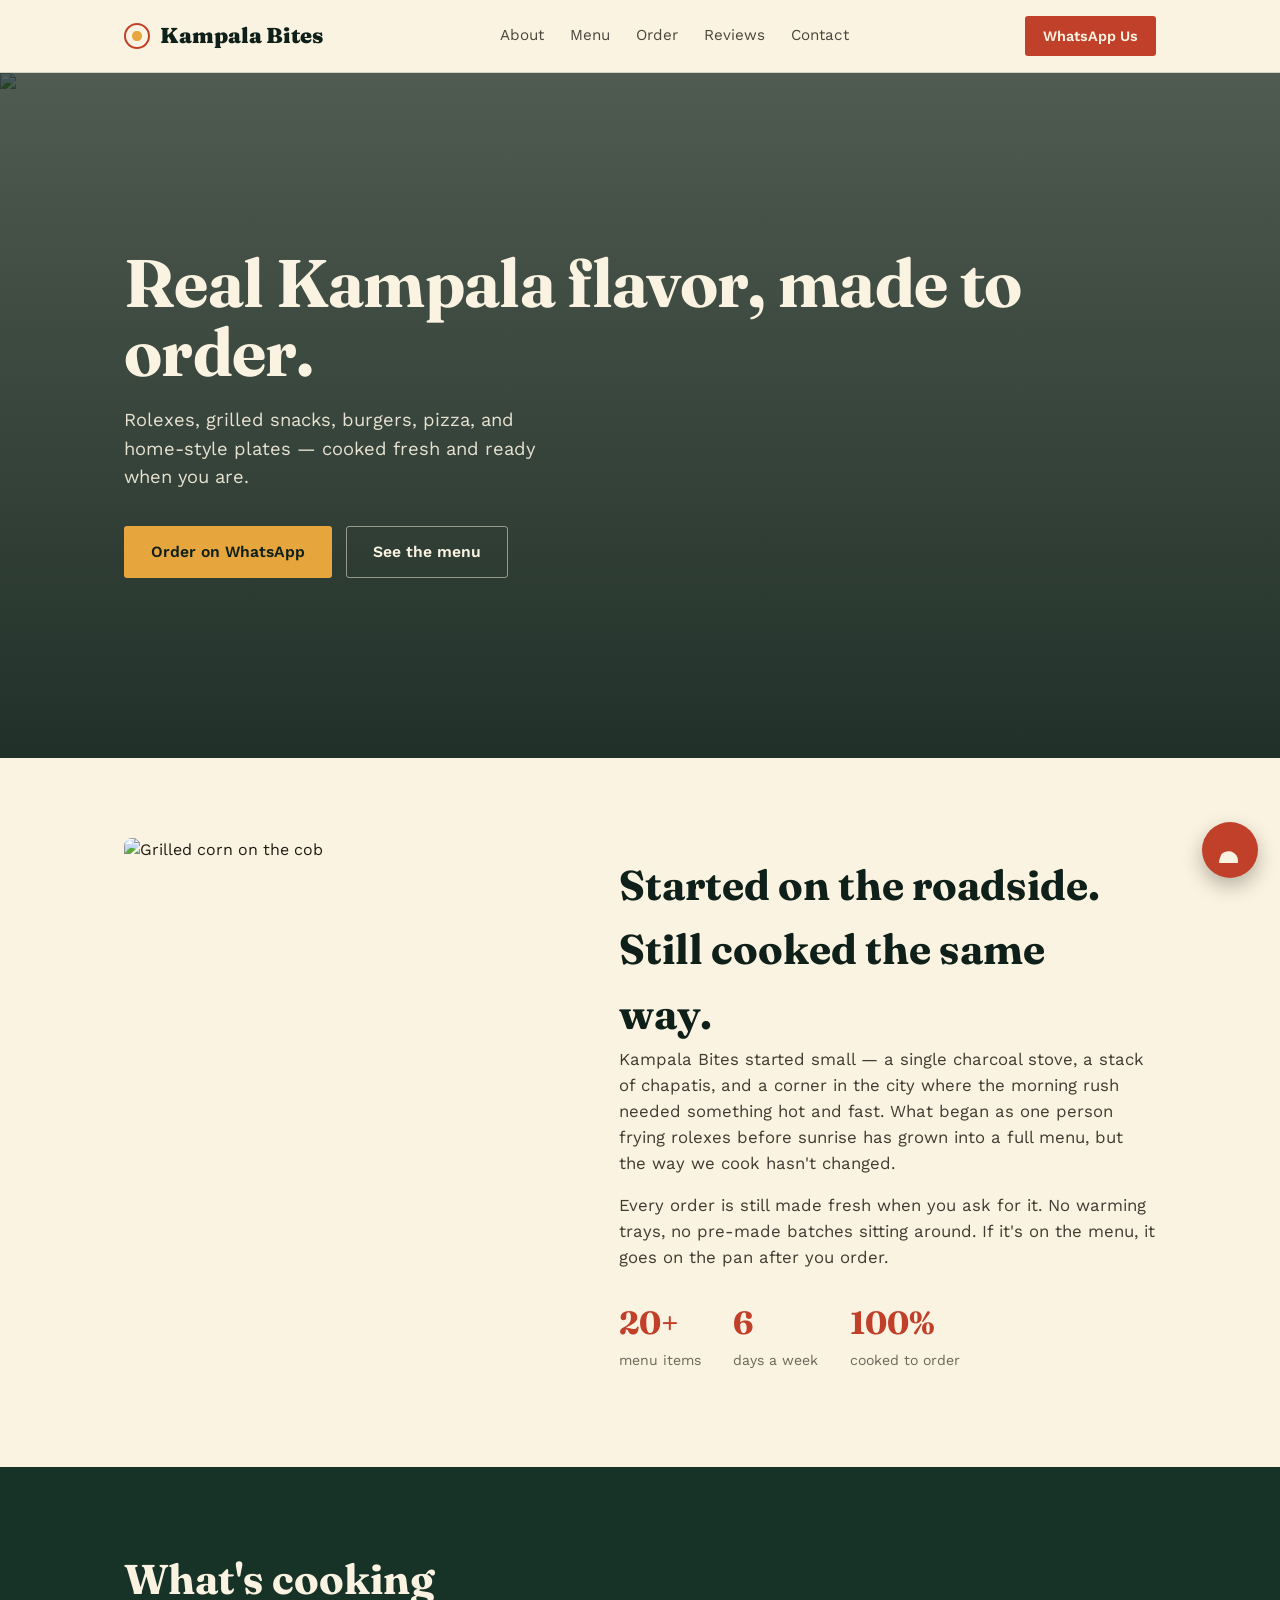
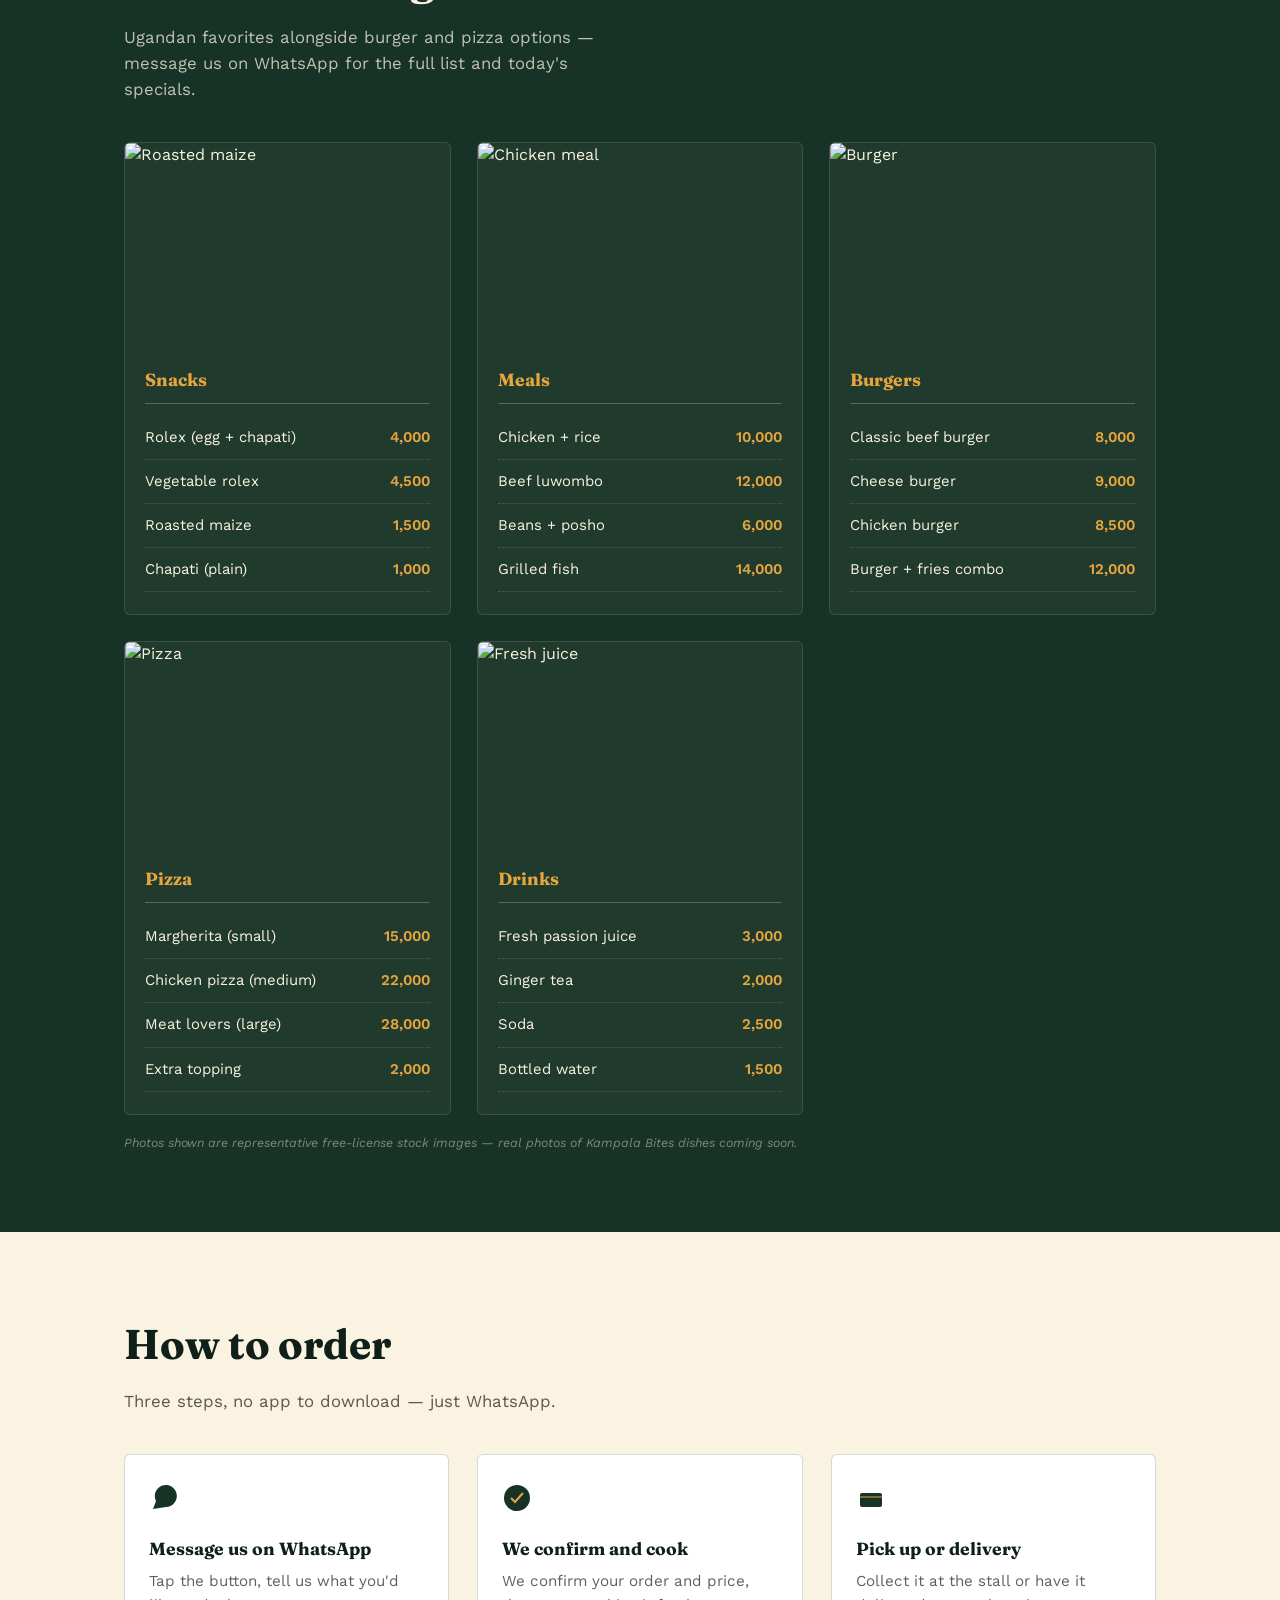
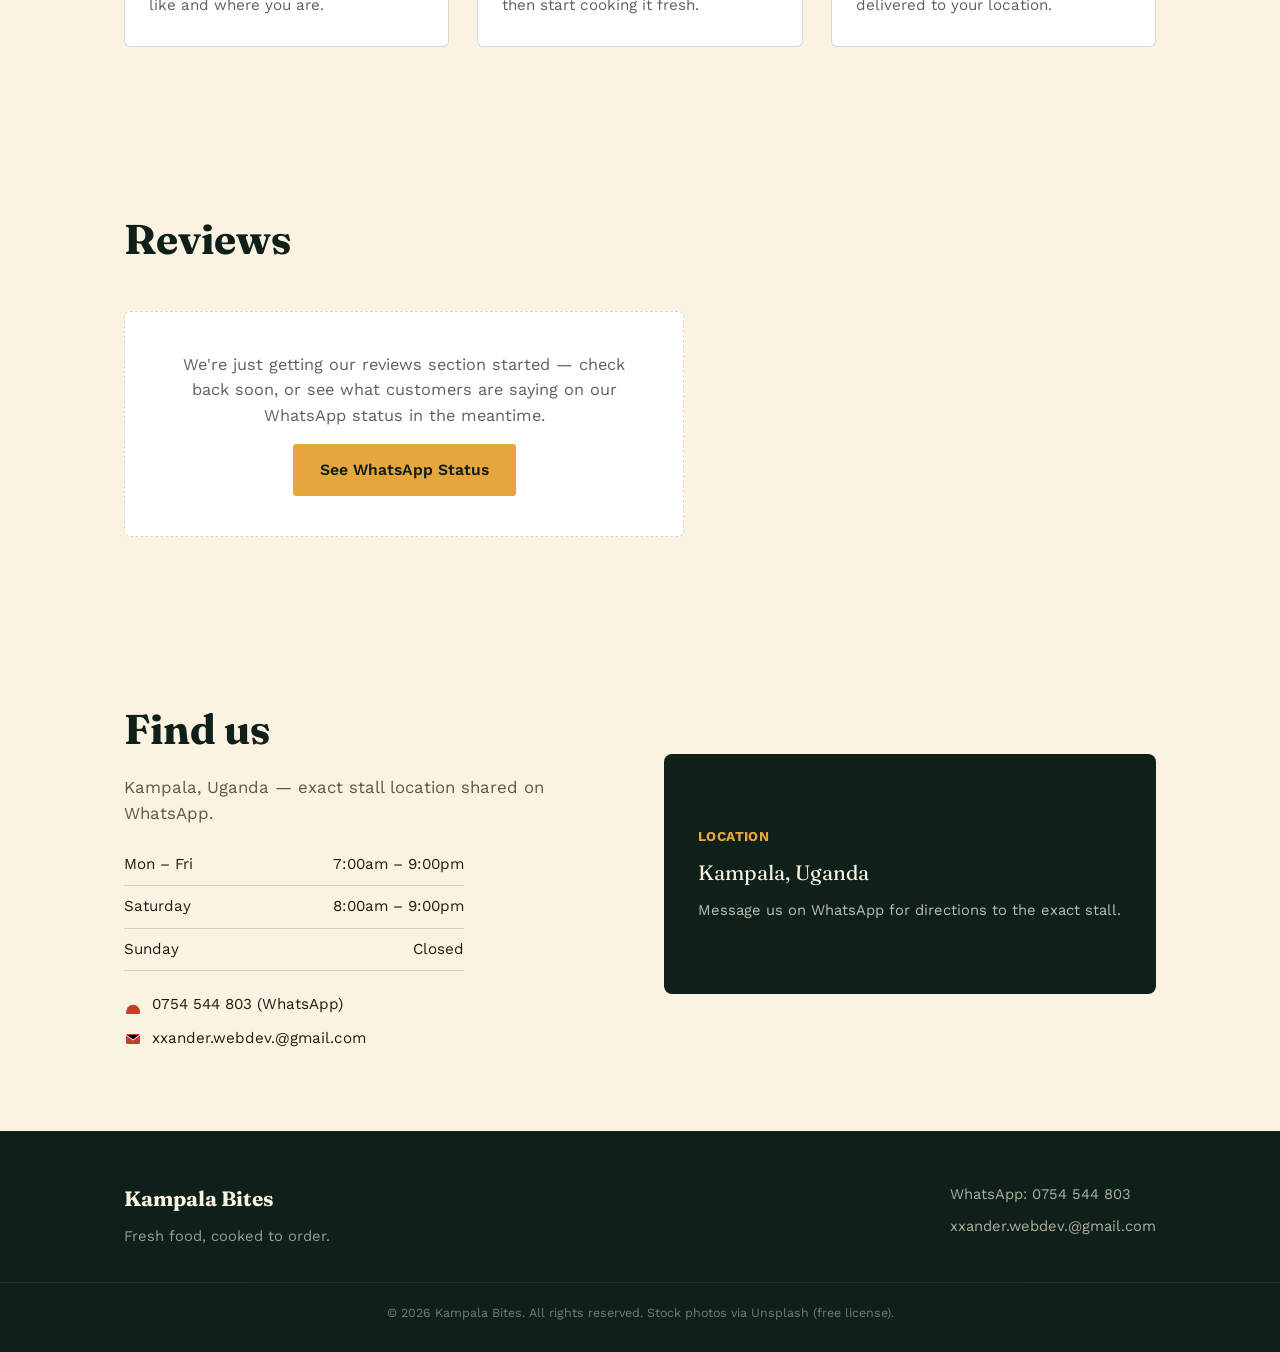
==== index.html @ 3b6b9006 "Rename kampala-bites.html to index.html" ====
<!DOCTYPE html>
<html lang="en">
<head>
<meta charset="UTF-8">
<meta name="viewport" content="width=device-width, initial-scale=1.0">
<title>Kampala Bites — Fresh Rolex, Burgers & Pizza in Kampala | Order on WhatsApp</title>
<meta name="description" content="Kampala Bites serves fresh rolex, grilled snacks, burgers, pizza, and home-style Ugandan meals, cooked to order. Order fast, direct on WhatsApp.">
<meta property="og:title" content="Kampala Bites — Fresh Rolex, Burgers & Pizza in Kampala">
<meta property="og:description" content="Fresh food cooked to order — rolex, grilled snacks, burgers, pizza, and home-style meals. Order on WhatsApp.">
<meta property="og:image" content="https://images.unsplash.com/photo-1616401616927-3c81de22dfa8?fm=jpg&q=80&w=1200&auto=format&fit=crop">
<meta property="og:type" content="website">
<meta name="twitter:card" content="summary_large_image">
<meta name="twitter:title" content="Kampala Bites — Fresh Rolex, Burgers & Pizza in Kampala">
<meta name="twitter:description" content="Fresh food cooked to order. Order on WhatsApp.">
<meta name="twitter:image" content="https://images.unsplash.com/photo-1616401616927-3c81de22dfa8?fm=jpg&q=80&w=1200&auto=format&fit=crop">
<link rel="icon" href="data:image/svg+xml,%3Csvg xmlns='http://www.w3.org/2000/svg' viewBox='0 0 26 26'%3E%3Ccircle cx='13' cy='13' r='12' fill='%230E2019'/%3E%3Ccircle cx='13' cy='13' r='6' fill='%23E7A63D'/%3E%3C/svg%3E">
<link rel="preconnect" href="https://fonts.googleapis.com">
<link rel="preconnect" href="https://fonts.gstatic.com" crossorigin>
<link href="https://fonts.googleapis.com/css2?family=Fraunces:opsz,wght@9..144,500;9..144,700;9..144,900&family=Work+Sans:wght@400;500;600&display=swap" rel="stylesheet">
<style>
  :root{
    --ivory:#FBF3E1;
    --leaf:#173226;
    --leaf-deep:#0E2019;
    --chili:#C1402A;
    --turmeric:#E7A63D;
    --ink:#1F1B14;
    --line: rgba(23,50,38,0.18);
  }
  *{box-sizing:border-box; margin:0; padding:0;}
  html{scroll-behavior:smooth;}
  body{font-family:'Work Sans', sans-serif; background:var(--ivory); color:var(--ink); line-height:1.55;}
  h1,h2,h3{font-family:'Fraunces', serif; font-weight:700; color:var(--leaf-deep);}
  a{color:inherit;}
  img{max-width:100%; display:block; object-fit:cover; width:100%; height:100%;}
  .wrap{max-width:1080px; margin:0 auto; padding:0 24px;}

  nav{position:sticky; top:0; z-index:50; background:var(--ivory); border-bottom:1px solid var(--line);}
  nav .wrap{display:flex; align-items:center; justify-content:space-between; padding:16px 24px; position:relative;}
  .brand{display:flex; align-items:center; gap:10px; font-family:'Fraunces', serif; font-weight:900; font-size:1.35rem; color:var(--leaf-deep);}
  .nav-links{display:flex; gap:26px; font-size:0.95rem;}
  .nav-links a{text-decoration:none; color:var(--ink); opacity:0.8;}
  .nav-links a:hover{opacity:1;}
  .nav-right{display:flex; align-items:center; gap:14px;}
  .nav-cta{background:var(--chili); color:var(--ivory); padding:9px 18px; border-radius:3px; text-decoration:none; font-weight:600; font-size:0.9rem; white-space:nowrap;}
  .burger-btn{display:none; flex-direction:column; gap:5px; background:none; border:none; cursor:pointer; padding:6px;}
  .burger-btn span{width:22px; height:2px; background:var(--leaf-deep);}
  .mobile-menu{display:none; flex-direction:column; position:absolute; top:100%; left:0; right:0; background:var(--ivory); border-bottom:1px solid var(--line); padding:8px 24px 16px;}
  .mobile-menu.open{display:flex;}
  .mobile-menu a{padding:12px 0; text-decoration:none; color:var(--ink); border-bottom:1px solid var(--line); font-size:1rem;}
  .mobile-menu a:last-child{border-bottom:none;}
  @media(max-width:800px){ .nav-links{display:none;} .burger-btn{display:flex;} }

  .hero{position:relative; color:var(--ivory); overflow:hidden;}
  .hero-bg{position:absolute; inset:0; z-index:0;}
  .hero-bg::after{content:""; position:absolute; inset:0; background:linear-gradient(180deg, rgba(14,32,25,0.72), rgba(14,32,25,0.92));}
  .hero .wrap{position:relative; z-index:2; padding:96px 24px 100px;}
  .hero h1{color:var(--ivory); font-size:clamp(2.4rem, 6vw, 4.2rem); line-height:1.02; letter-spacing:-0.01em; max-width:20ch;}
  .hero .tag{margin-top:20px; font-size:1.15rem; max-width:40ch; color:rgba(251,243,225,0.9);}
  .hero .ctas{margin-top:34px; display:flex; gap:14px; flex-wrap:wrap;}
  .btn{display:inline-flex; align-items:center; gap:8px; padding:13px 26px; border-radius:3px; font-weight:600; text-decoration:none; font-size:0.98rem; border:1px solid transparent;}
  .btn-primary{background:var(--turmeric); color:var(--leaf-deep);}
  .btn-ghost{border-color:rgba(251,243,225,0.5); color:var(--ivory);}

  section{padding:80px 0;}
  .section-head{max-width:52ch; margin-bottom:40px;}
  .section-head h2{font-size:clamp(1.9rem,3.6vw,2.6rem);}
  .section-head p{margin-top:12px; color:rgba(31,27,20,0.72); font-size:1.05rem;}

  .about .wrap{display:grid; grid-template-columns:0.9fr 1.1fr; gap:56px; align-items:center;}
  .about-img{border-radius:8px; overflow:hidden; aspect-ratio:4/5;}
  .about p{margin-bottom:16px; font-size:1.05rem; color:rgba(31,27,20,0.85);}
  .stat-row{display:flex; gap:32px; margin-top:28px; flex-wrap:wrap;}
  .stat b{display:block; font-family:'Fraunces',serif; font-size:2rem; color:var(--chili);}
  .stat span{font-size:0.88rem; color:rgba(31,27,20,0.65);}
  @media(max-width:820px){ .about .wrap{grid-template-columns:1fr;} .about-img{max-width:320px; margin:0 auto; aspect-ratio:1/1;} }

  .menu{background:var(--leaf); color:var(--ivory);}
  .menu .section-head h2{color:var(--ivory);}
  .menu .section-head p{color:rgba(251,243,225,0.75);}
  .menu-groups{display:grid; grid-template-columns:repeat(3,1fr); gap:26px;}
  .menu-group{background:rgba(251,243,225,0.04); border:1px solid rgba(251,243,225,0.12); border-radius:6px; overflow:hidden;}
  .menu-group .thumb{aspect-ratio:16/10; overflow:hidden;}
  .menu-group .content{padding:20px 20px 22px;}
  .menu-group h3{color:var(--turmeric); font-size:1.1rem; margin-bottom:12px; padding-bottom:10px; border-bottom:1px solid rgba(251,243,225,0.25);}
  .menu-item{display:flex; justify-content:space-between; gap:12px; padding:10px 0; border-bottom:1px dotted rgba(251,243,225,0.2); font-size:0.93rem;}
  .menu-item .price{color:var(--turmeric); font-weight:600; white-space:nowrap;}
  .photo-note{font-size:0.78rem; color:rgba(251,243,225,0.45); margin-top:18px; font-style:italic;}
  @media(max-width:900px){ .menu-groups{grid-template-columns:repeat(2,1fr);} }
  @media(max-width:600px){ .menu-groups{grid-template-columns:1fr;} }

  .order .steps{display:grid; grid-template-columns:repeat(3,1fr); gap:28px;}
  .step{background:#fff; border:1px solid var(--line); border-radius:6px; padding:28px 24px;}
  .step .icon{margin-bottom:14px;}
  .step h3{font-size:1.1rem;}
  .step p{margin-top:8px; color:rgba(31,27,20,0.7); font-size:0.95rem;}
  @media(max-width:820px){ .order .steps{grid-template-columns:1fr;} }

  .reviews-note{background:#fff; border:1px dashed var(--line); border-radius:6px; padding:40px; text-align:center; max-width:560px;}
  .reviews-note p{color:rgba(31,27,20,0.7); font-size:1.02rem; margin-bottom:16px;}

  .location .wrap{display:grid; grid-template-columns:1fr 1fr; gap:48px; align-items:center;}
  .hours-list{margin-top:18px;}
  .hours-row{display:flex; justify-content:space-between; padding:9px 0; border-bottom:1px solid var(--line); font-size:0.95rem; max-width:340px;}
  .contact-list{margin-top:22px; display:flex; flex-direction:column; gap:10px;}
  .contact-list a{display:flex; align-items:center; gap:10px; text-decoration:none; color:var(--ink); font-size:0.95rem;}
  .contact-list a:hover{color:var(--chili);}
  .map-block{background:var(--leaf-deep); color:var(--ivory); border-radius:8px; padding:34px; min-height:240px; display:flex; flex-direction:column; justify-content:center; gap:10px;}
  .map-block .pin{color:var(--turmeric); font-weight:700; font-size:0.85rem; letter-spacing:0.03em;}
  @media(max-width:820px){ .location .wrap{grid-template-columns:1fr;} }

  footer{background:var(--leaf-deep); color:rgba(251,243,225,0.8); padding:52px 0 30px;}
  footer .wrap{display:flex; justify-content:space-between; flex-wrap:wrap; gap:24px;}
  .foot-brand{font-family:'Fraunces',serif; color:var(--ivory); font-size:1.3rem; font-weight:700;}
  .foot-links{display:flex; flex-direction:column; gap:10px; font-size:0.92rem;}
  .foot-links a{text-decoration:none; opacity:0.85; display:flex; align-items:center; gap:8px;}
  .foot-links a:hover{opacity:1;}
  .foot-bottom{margin-top:34px; padding-top:20px; border-top:1px solid rgba(251,243,225,0.15); font-size:0.78rem; opacity:0.55; text-align:center;}

  .float-wa{position:fixed; bottom:22px; right:22px; z-index:60; background:var(--chili); color:var(--ivory); width:56px; height:56px; border-radius:50%; display:flex; align-items:center; justify-content:center; text-decoration:none; box-shadow:0 8px 20px rgba(0,0,0,0.28);}
</style>
</head>
<body>

<nav>
  <div class="wrap">
    <div class="brand">
      <svg width="26" height="26" viewBox="0 0 26 26" fill="none"><circle cx="13" cy="13" r="12" stroke="#C1402A" stroke-width="2"/><path d="M8 13c0-3 2-5 5-5s5 2 5 5-2 5-5 5-5-2-5-5z" fill="#E7A63D"/></svg>
      Kampala Bites
    </div>
    <div class="nav-links">
      <a href="#about">About</a>
      <a href="#menu">Menu</a>
      <a href="#order">Order</a>
      <a href="#reviews">Reviews</a>
      <a href="#location">Contact</a>
    </div>
    <div class="nav-right">
      <a class="nav-cta" href="https://wa.me/256754544803" target="_blank" rel="noopener">WhatsApp Us</a>
      <button class="burger-btn" aria-label="Menu" onclick="document.getElementById('mobileMenu').classList.toggle('open')">
        <span></span><span></span><span></span>
      </button>
    </div>
    <div class="mobile-menu" id="mobileMenu">
      <a href="#about">About</a>
      <a href="#menu">Menu</a>
      <a href="#order">Order</a>
      <a href="#reviews">Reviews</a>
      <a href="#location">Contact</a>
    </div>
  </div>
</nav>

<section class="hero">
  <div class="hero-bg"><img referrerpolicy="no-referrer" src="https://images.unsplash.com/photo-1671572580758-fd91620a1c6d?fm=jpg&q=80&w=1600&auto=format&fit=crop" alt="Pizza"></div>
  <div class="wrap">
    <h1>Real Kampala flavor, made to order.</h1>
    <p class="tag">Rolexes, grilled snacks, burgers, pizza, and home-style plates — cooked fresh and ready when you are.</p>
    <div class="ctas">
      <a class="btn btn-primary" href="https://wa.me/256754544803" target="_blank" rel="noopener">Order on WhatsApp</a>
      <a class="btn btn-ghost" href="#menu">See the menu</a>
    </div>
  </div>
</section>

<section class="about" id="about">
  <div class="wrap">
    <div class="about-img">
      <img referrerpolicy="no-referrer" src="https://images.unsplash.com/photo-1653886764092-2e9fe9bfe8e5?fm=jpg&q=80&w=900&auto=format&fit=crop" alt="Grilled corn on the cob">
    </div>
    <div>
      <div class="section-head" style="margin-bottom:0;">
        <h2>Started on the roadside. Still cooked the same way.</h2>
      </div>
      <p>Kampala Bites started small — a single charcoal stove, a stack of chapatis, and a corner in the city where the morning rush needed something hot and fast. What began as one person frying rolexes before sunrise has grown into a full menu, but the way we cook hasn't changed.</p>
      <p>Every order is still made fresh when you ask for it. No warming trays, no pre-made batches sitting around. If it's on the menu, it goes on the pan after you order.</p>
      <div class="stat-row">
        <div class="stat"><b>20+</b><span>menu items</span></div>
        <div class="stat"><b>6</b><span>days a week</span></div>
        <div class="stat"><b>100%</b><span>cooked to order</span></div>
      </div>
    </div>
  </div>
</section>

<section class="menu" id="menu">
  <div class="wrap">
    <div class="section-head">
      <h2>What's cooking</h2>
      <p>Ugandan favorites alongside burger and pizza options — message us on WhatsApp for the full list and today's specials.</p>
    </div>
    <div class="menu-groups">
      <div class="menu-group">
        <div class="thumb"><img referrerpolicy="no-referrer" src="https://images.unsplash.com/photo-1653886764092-2e9fe9bfe8e5?fm=jpg&q=80&w=700&auto=format&fit=crop" alt="Roasted maize"></div>
        <div class="content">
          <h3>Snacks</h3>
          <div class="menu-item"><span>Rolex (egg + chapati)</span><span class="price">4,000</span></div>
          <div class="menu-item"><span>Vegetable rolex</span><span class="price">4,500</span></div>
          <div class="menu-item"><span>Roasted maize</span><span class="price">1,500</span></div>
          <div class="menu-item"><span>Chapati (plain)</span><span class="price">1,000</span></div>
        </div>
      </div>
      <div class="menu-group">
        <div class="thumb"><img referrerpolicy="no-referrer" src="https://images.unsplash.com/photo-1616401616927-3c81de22dfa8?fm=jpg&q=80&w=700&auto=format&fit=crop" alt="Chicken meal"></div>
        <div class="content">
          <h3>Meals</h3>
          <div class="menu-item"><span>Chicken + rice</span><span class="price">10,000</span></div>
          <div class="menu-item"><span>Beef luwombo</span><span class="price">12,000</span></div>
          <div class="menu-item"><span>Beans + posho</span><span class="price">6,000</span></div>
          <div class="menu-item"><span>Grilled fish</span><span class="price">14,000</span></div>
        </div>
      </div>
      <div class="menu-group">
        <div class="thumb"><img referrerpolicy="no-referrer" src="https://images.unsplash.com/photo-1553979459-d2229ba7433b?fm=jpg&q=80&w=700&auto=format&fit=crop" alt="Burger"></div>
        <div class="content">
          <h3>Burgers</h3>
          <div class="menu-item"><span>Classic beef burger</span><span class="price">8,000</span></div>
          <div class="menu-item"><span>Cheese burger</span><span class="price">9,000</span></div>
          <div class="menu-item"><span>Chicken burger</span><span class="price">8,500</span></div>
          <div class="menu-item"><span>Burger + fries combo</span><span class="price">12,000</span></div>
        </div>
      </div>
      <div class="menu-group">
        <div class="thumb"><img referrerpolicy="no-referrer" src="https://images.unsplash.com/photo-1671572580758-fd91620a1c6d?fm=jpg&q=80&w=700&auto=format&fit=crop" alt="Pizza"></div>
        <div class="content">
          <h3>Pizza</h3>
          <div class="menu-item"><span>Margherita (small)</span><span class="price">15,000</span></div>
          <div class="menu-item"><span>Chicken pizza (medium)</span><span class="price">22,000</span></div>
          <div class="menu-item"><span>Meat lovers (large)</span><span class="price">28,000</span></div>
          <div class="menu-item"><span>Extra topping</span><span class="price">2,000</span></div>
        </div>
      </div>
      <div class="menu-group">
        <div class="thumb"><img referrerpolicy="no-referrer" src="https://images.unsplash.com/photo-1618046364546-81e9d03d39a6?fm=jpg&q=80&w=700&auto=format&fit=crop" alt="Fresh juice"></div>
        <div class="content">
          <h3>Drinks</h3>
          <div class="menu-item"><span>Fresh passion juice</span><span class="price">3,000</span></div>
          <div class="menu-item"><span>Ginger tea</span><span class="price">2,000</span></div>
          <div class="menu-item"><span>Soda</span><span class="price">2,500</span></div>
          <div class="menu-item"><span>Bottled water</span><span class="price">1,500</span></div>
        </div>
      </div>
    </div>
    <p class="photo-note">Photos shown are representative free-license stock images — real photos of Kampala Bites dishes coming soon.</p>
  </div>
</section>

<section class="order" id="order">
  <div class="wrap">
    <div class="section-head">
      <h2>How to order</h2>
      <p>Three steps, no app to download — just WhatsApp.</p>
    </div>
    <div class="steps">
      <div class="step">
        <svg class="icon" width="30" height="30" viewBox="0 0 30 30"><path d="M4 26l3-8a11 11 0 1110 6l-13 2z" fill="#173226"/></svg>
        <h3>Message us on WhatsApp</h3>
        <p>Tap the button, tell us what you'd like and where you are.</p>
      </div>
      <div class="step">
        <svg class="icon" width="30" height="30" viewBox="0 0 30 30"><circle cx="15" cy="15" r="13" fill="#173226"/><path d="M9 15l4 4 8-9" stroke="#E7A63D" stroke-width="2" fill="none"/></svg>
        <h3>We confirm and cook</h3>
        <p>We confirm your order and price, then start cooking it fresh.</p>
      </div>
      <div class="step">
        <svg class="icon" width="30" height="30" viewBox="0 0 30 30"><rect x="4" y="10" width="22" height="14" rx="2" fill="#173226"/><path d="M4 14h22" stroke="#E7A63D"/></svg>
        <h3>Pick up or delivery</h3>
        <p>Collect it at the stall or have it delivered to your location.</p>
      </div>
    </div>
  </div>
</section>

<section class="testimonials" id="reviews">
  <div class="wrap">
    <div class="section-head">
      <h2>Reviews</h2>
    </div>
    <div class="reviews-note">
      <p>We're just getting our reviews section started — check back soon, or see what customers are saying on our WhatsApp status in the meantime.</p>
      <a class="btn btn-primary" href="https://wa.me/256754544803" target="_blank" rel="noopener" style="display:inline-flex;">See WhatsApp Status</a>
    </div>
  </div>
</section>

<section class="location" id="location">
  <div class="wrap">
    <div>
      <div class="section-head" style="margin-bottom:0;">
        <h2>Find us</h2>
        <p>Kampala, Uganda — exact stall location shared on WhatsApp.</p>
      </div>
      <div class="hours-list">
        <div class="hours-row"><span>Mon – Fri</span><span>7:00am – 9:00pm</span></div>
        <div class="hours-row"><span>Saturday</span><span>8:00am – 9:00pm</span></div>
        <div class="hours-row"><span>Sunday</span><span>Closed</span></div>
      </div>
      <div class="contact-list">
        <a href="https://wa.me/256754544803" target="_blank" rel="noopener">
          <svg width="18" height="18" viewBox="0 0 18 18"><path d="M2 16l1.6-4.7A7 7 0 112 16z" fill="#C1402A"/></svg>
          0754 544 803 (WhatsApp)
        </a>
        <a href="mailto:xxander.webdev.@gmail.com">
          <svg width="18" height="18" viewBox="0 0 18 18"><rect x="2" y="4" width="14" height="10" rx="1.5" fill="#C1402A"/><path d="M2 5l7 5 7-5" stroke="#FBF3E1"/></svg>
          xxander.webdev.@gmail.com
        </a>
      </div>
    </div>
    <div class="map-block">
      <div class="pin">LOCATION</div>
      <div style="font-family:'Fraunces',serif; font-size:1.3rem;">Kampala, Uganda</div>
      <div style="opacity:0.75; font-size:0.92rem;">Message us on WhatsApp for directions to the exact stall.</div>
    </div>
  </div>
</section>

<footer>
  <div class="wrap">
    <div>
      <div class="foot-brand">Kampala Bites</div>
      <p style="margin-top:10px; max-width:32ch; opacity:0.75; font-size:0.92rem;">Fresh food, cooked to order.</p>
    </div>
    <div class="foot-links">
      <a href="https://wa.me/256754544803" target="_blank" rel="noopener">WhatsApp: 0754 544 803</a>
      <a href="mailto:xxander.webdev.@gmail.com">xxander.webdev.@gmail.com</a>
    </div>
  </div>
  <div class="foot-bottom">© 2026 Kampala Bites. All rights reserved. Stock photos via Unsplash (free license).</div>
</footer>

<a class="float-wa" href="https://wa.me/256754544803" target="_blank" rel="noopener" aria-label="Chat on WhatsApp">
  <svg width="26" height="26" viewBox="0 0 26 26"><path d="M2 24l2.2-6.4A9.5 9.5 0 112 24z" fill="#FBF3E1"/></svg>
</a>

<script>
  document.querySelectorAll('.mobile-menu a').forEach(a=>{
    a.addEventListener('click', ()=> document.getElementById('mobileMenu').classList.remove('open'));
  });
</script>

</body>
</html>
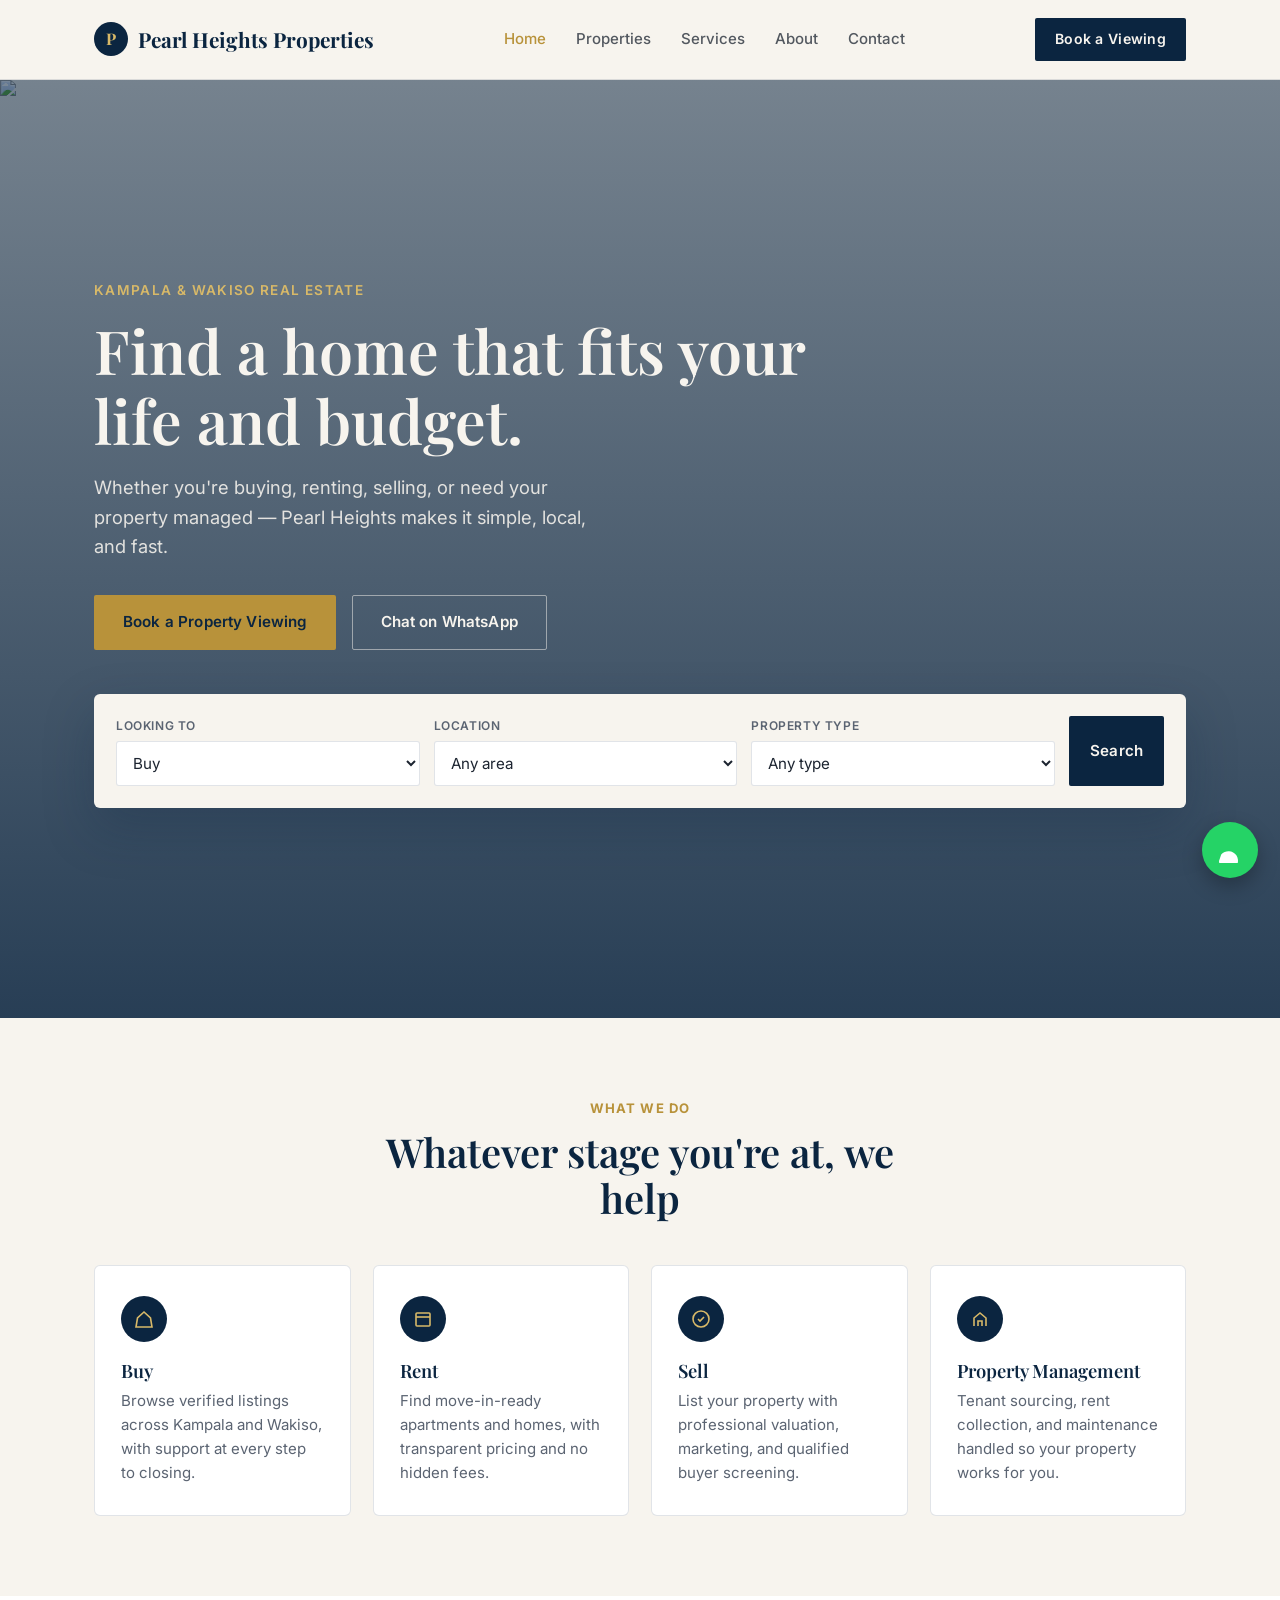
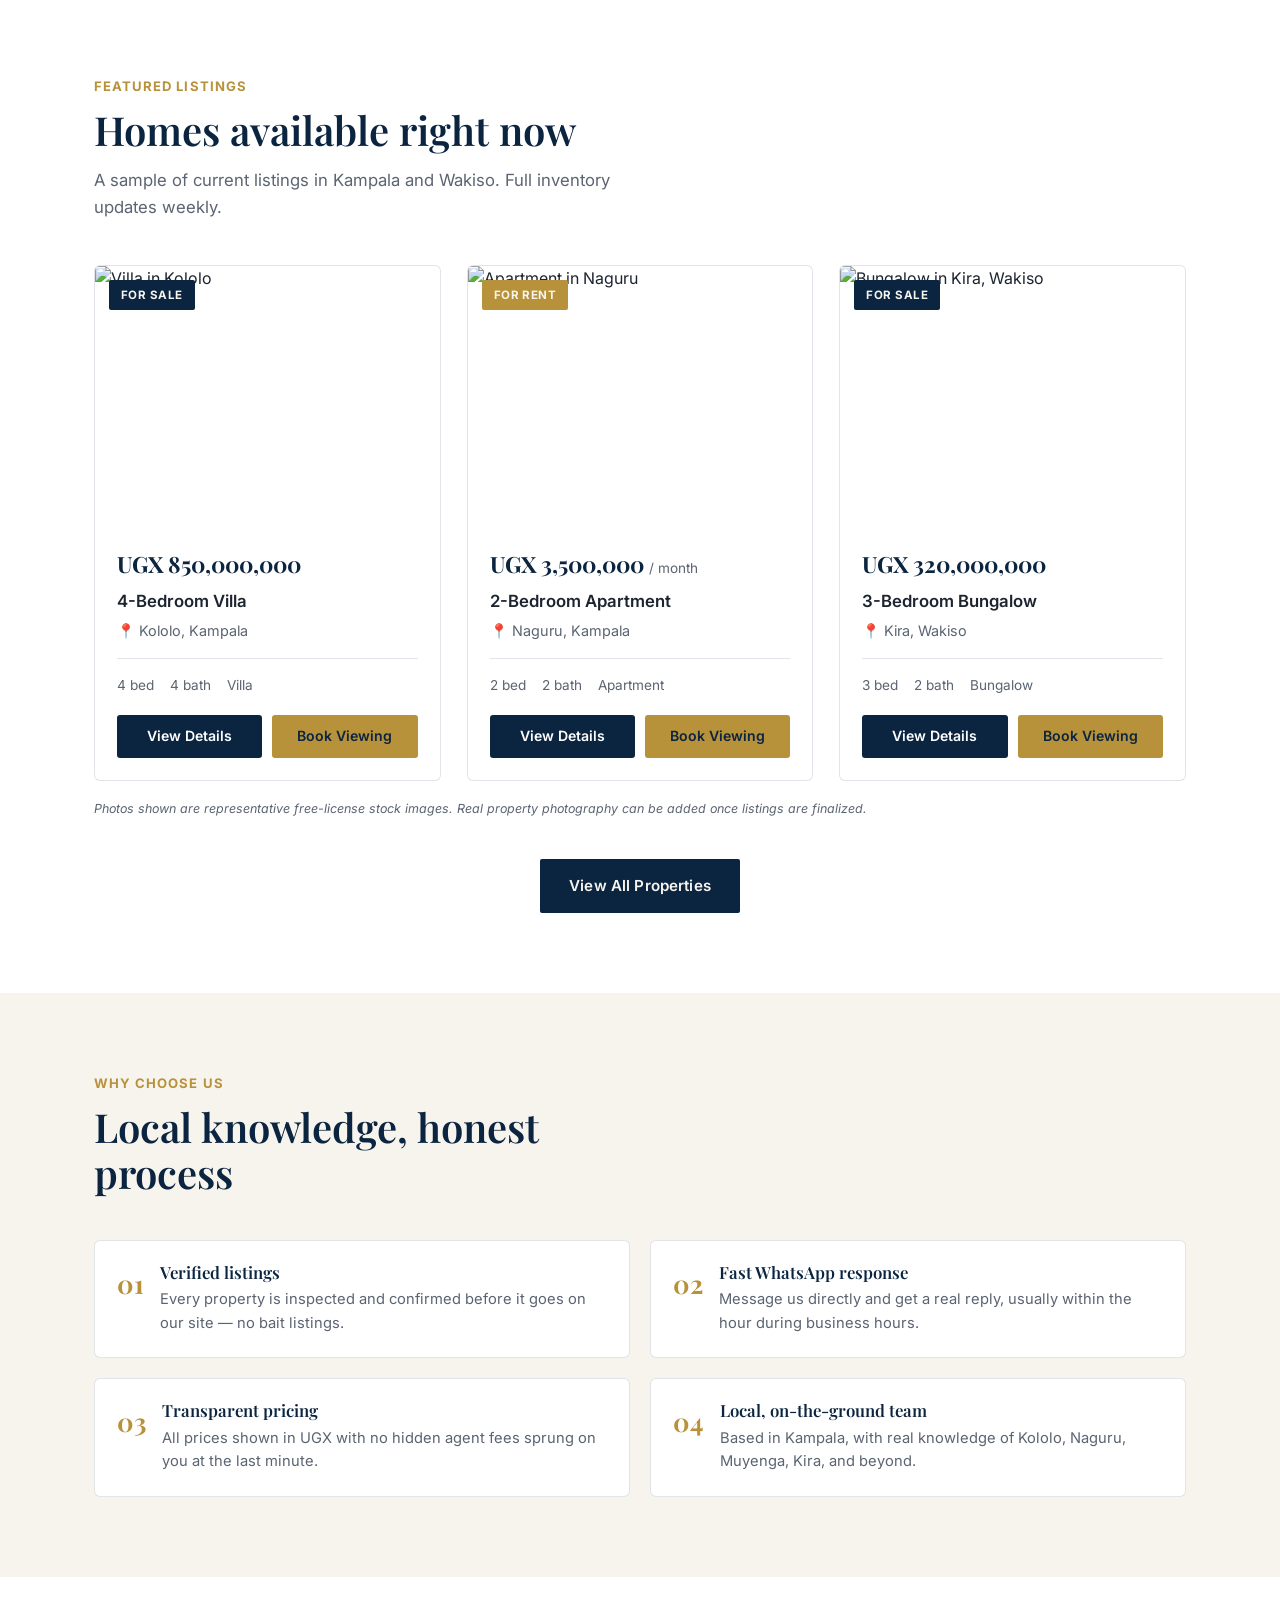
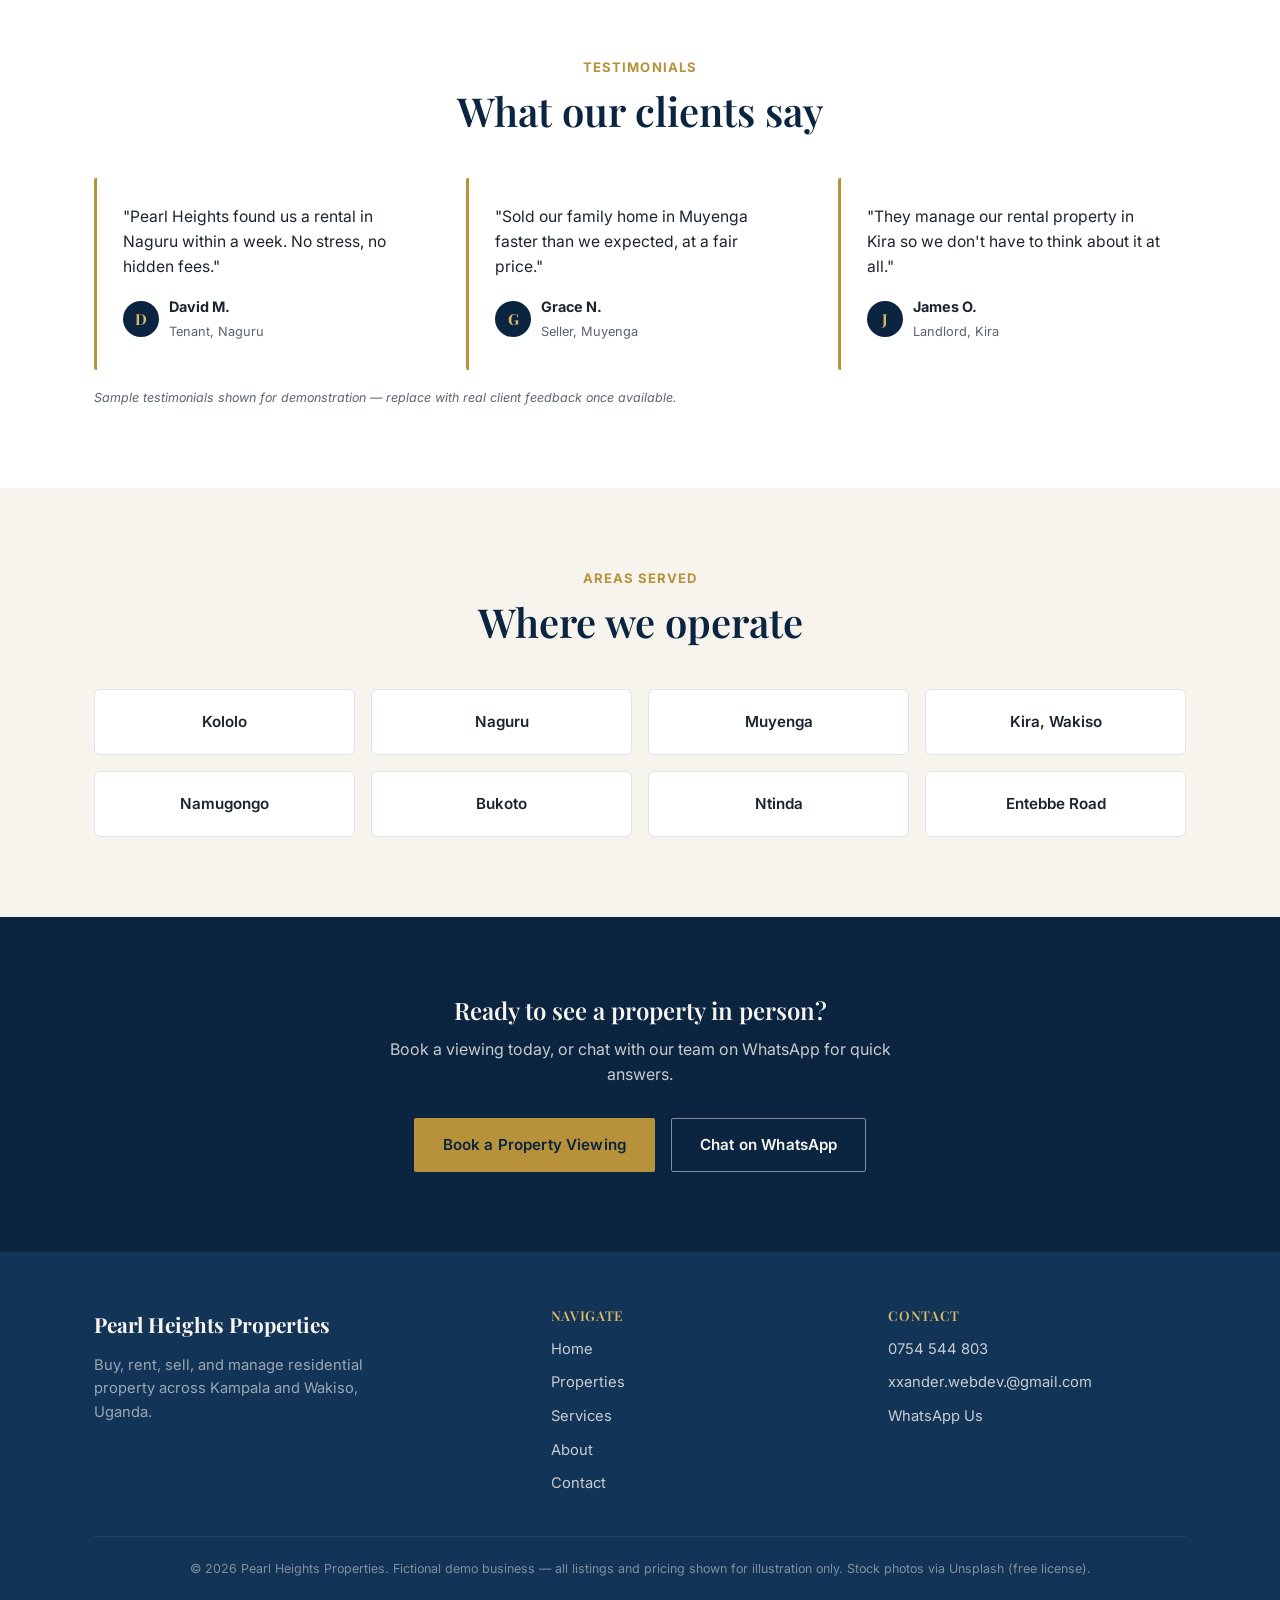
==== commit cf8ff805: "Add files via upload" ====
--- a/index.html
+++ b/index.html
@@ -3,340 +3,271 @@
 <head>
 <meta charset="UTF-8">
 <meta name="viewport" content="width=device-width, initial-scale=1.0">
-<title>Kampala Bites — Fresh Rolex, Burgers & Pizza in Kampala | Order on WhatsApp</title>
-<meta name="description" content="Kampala Bites serves fresh rolex, grilled snacks, burgers, pizza, and home-style Ugandan meals, cooked to order. Order fast, direct on WhatsApp.">
-<meta property="og:title" content="Kampala Bites — Fresh Rolex, Burgers & Pizza in Kampala">
-<meta property="og:description" content="Fresh food cooked to order — rolex, grilled snacks, burgers, pizza, and home-style meals. Order on WhatsApp.">
-<meta property="og:image" content="https://images.unsplash.com/photo-1616401616927-3c81de22dfa8?fm=jpg&q=80&w=1200&auto=format&fit=crop">
+<title>Pearl Heights Properties — Buy, Rent & Sell in Kampala & Wakiso</title>
+<meta name="description" content="Pearl Heights Properties helps you buy, rent, sell, and manage residential property across Kampala and Wakiso. Book a viewing or chat with us on WhatsApp today.">
+<meta property="og:title" content="Pearl Heights Properties — Kampala & Wakiso Real Estate">
+<meta property="og:description" content="Find a home that fits your life and budget. Buy, rent, sell, or manage property in Kampala and Wakiso.">
+<meta property="og:image" content="https://images.unsplash.com/photo-1613490493576-7fde63acd811?fm=jpg&q=80&w=1200&auto=format&fit=crop">
 <meta property="og:type" content="website">
 <meta name="twitter:card" content="summary_large_image">
-<meta name="twitter:title" content="Kampala Bites — Fresh Rolex, Burgers & Pizza in Kampala">
-<meta name="twitter:description" content="Fresh food cooked to order. Order on WhatsApp.">
-<meta name="twitter:image" content="https://images.unsplash.com/photo-1616401616927-3c81de22dfa8?fm=jpg&q=80&w=1200&auto=format&fit=crop">
-<link rel="icon" href="data:image/svg+xml,%3Csvg xmlns='http://www.w3.org/2000/svg' viewBox='0 0 26 26'%3E%3Ccircle cx='13' cy='13' r='12' fill='%230E2019'/%3E%3Ccircle cx='13' cy='13' r='6' fill='%23E7A63D'/%3E%3C/svg%3E">
+<link rel="icon" href="data:image/svg+xml,%3Csvg xmlns='http://www.w3.org/2000/svg' viewBox='0 0 26 26'%3E%3Ccircle cx='13' cy='13' r='12' fill='%230B2540'/%3E%3Ctext x='13' y='18' font-size='14' text-anchor='middle' fill='%23D8B968' font-family='serif'%3EP%3C/text%3E%3C/svg%3E">
 <link rel="preconnect" href="https://fonts.googleapis.com">
 <link rel="preconnect" href="https://fonts.gstatic.com" crossorigin>
-<link href="https://fonts.googleapis.com/css2?family=Fraunces:opsz,wght@9..144,500;9..144,700;9..144,900&family=Work+Sans:wght@400;500;600&display=swap" rel="stylesheet">
-<style>
-  :root{
-    --ivory:#FBF3E1;
-    --leaf:#173226;
-    --leaf-deep:#0E2019;
-    --chili:#C1402A;
-    --turmeric:#E7A63D;
-    --ink:#1F1B14;
-    --line: rgba(23,50,38,0.18);
-  }
-  *{box-sizing:border-box; margin:0; padding:0;}
-  html{scroll-behavior:smooth;}
-  body{font-family:'Work Sans', sans-serif; background:var(--ivory); color:var(--ink); line-height:1.55;}
-  h1,h2,h3{font-family:'Fraunces', serif; font-weight:700; color:var(--leaf-deep);}
-  a{color:inherit;}
-  img{max-width:100%; display:block; object-fit:cover; width:100%; height:100%;}
-  .wrap{max-width:1080px; margin:0 auto; padding:0 24px;}
-
-  nav{position:sticky; top:0; z-index:50; background:var(--ivory); border-bottom:1px solid var(--line);}
-  nav .wrap{display:flex; align-items:center; justify-content:space-between; padding:16px 24px; position:relative;}
-  .brand{display:flex; align-items:center; gap:10px; font-family:'Fraunces', serif; font-weight:900; font-size:1.35rem; color:var(--leaf-deep);}
-  .nav-links{display:flex; gap:26px; font-size:0.95rem;}
-  .nav-links a{text-decoration:none; color:var(--ink); opacity:0.8;}
-  .nav-links a:hover{opacity:1;}
-  .nav-right{display:flex; align-items:center; gap:14px;}
-  .nav-cta{background:var(--chili); color:var(--ivory); padding:9px 18px; border-radius:3px; text-decoration:none; font-weight:600; font-size:0.9rem; white-space:nowrap;}
-  .burger-btn{display:none; flex-direction:column; gap:5px; background:none; border:none; cursor:pointer; padding:6px;}
-  .burger-btn span{width:22px; height:2px; background:var(--leaf-deep);}
-  .mobile-menu{display:none; flex-direction:column; position:absolute; top:100%; left:0; right:0; background:var(--ivory); border-bottom:1px solid var(--line); padding:8px 24px 16px;}
-  .mobile-menu.open{display:flex;}
-  .mobile-menu a{padding:12px 0; text-decoration:none; color:var(--ink); border-bottom:1px solid var(--line); font-size:1rem;}
-  .mobile-menu a:last-child{border-bottom:none;}
-  @media(max-width:800px){ .nav-links{display:none;} .burger-btn{display:flex;} }
-
-  .hero{position:relative; color:var(--ivory); overflow:hidden;}
-  .hero-bg{position:absolute; inset:0; z-index:0;}
-  .hero-bg::after{content:""; position:absolute; inset:0; background:linear-gradient(180deg, rgba(14,32,25,0.72), rgba(14,32,25,0.92));}
-  .hero .wrap{position:relative; z-index:2; padding:96px 24px 100px;}
-  .hero h1{color:var(--ivory); font-size:clamp(2.4rem, 6vw, 4.2rem); line-height:1.02; letter-spacing:-0.01em; max-width:20ch;}
-  .hero .tag{margin-top:20px; font-size:1.15rem; max-width:40ch; color:rgba(251,243,225,0.9);}
-  .hero .ctas{margin-top:34px; display:flex; gap:14px; flex-wrap:wrap;}
-  .btn{display:inline-flex; align-items:center; gap:8px; padding:13px 26px; border-radius:3px; font-weight:600; text-decoration:none; font-size:0.98rem; border:1px solid transparent;}
-  .btn-primary{background:var(--turmeric); color:var(--leaf-deep);}
-  .btn-ghost{border-color:rgba(251,243,225,0.5); color:var(--ivory);}
-
-  section{padding:80px 0;}
-  .section-head{max-width:52ch; margin-bottom:40px;}
-  .section-head h2{font-size:clamp(1.9rem,3.6vw,2.6rem);}
-  .section-head p{margin-top:12px; color:rgba(31,27,20,0.72); font-size:1.05rem;}
-
-  .about .wrap{display:grid; grid-template-columns:0.9fr 1.1fr; gap:56px; align-items:center;}
-  .about-img{border-radius:8px; overflow:hidden; aspect-ratio:4/5;}
-  .about p{margin-bottom:16px; font-size:1.05rem; color:rgba(31,27,20,0.85);}
-  .stat-row{display:flex; gap:32px; margin-top:28px; flex-wrap:wrap;}
-  .stat b{display:block; font-family:'Fraunces',serif; font-size:2rem; color:var(--chili);}
-  .stat span{font-size:0.88rem; color:rgba(31,27,20,0.65);}
-  @media(max-width:820px){ .about .wrap{grid-template-columns:1fr;} .about-img{max-width:320px; margin:0 auto; aspect-ratio:1/1;} }
-
-  .menu{background:var(--leaf); color:var(--ivory);}
-  .menu .section-head h2{color:var(--ivory);}
-  .menu .section-head p{color:rgba(251,243,225,0.75);}
-  .menu-groups{display:grid; grid-template-columns:repeat(3,1fr); gap:26px;}
-  .menu-group{background:rgba(251,243,225,0.04); border:1px solid rgba(251,243,225,0.12); border-radius:6px; overflow:hidden;}
-  .menu-group .thumb{aspect-ratio:16/10; overflow:hidden;}
-  .menu-group .content{padding:20px 20px 22px;}
-  .menu-group h3{color:var(--turmeric); font-size:1.1rem; margin-bottom:12px; padding-bottom:10px; border-bottom:1px solid rgba(251,243,225,0.25);}
-  .menu-item{display:flex; justify-content:space-between; gap:12px; padding:10px 0; border-bottom:1px dotted rgba(251,243,225,0.2); font-size:0.93rem;}
-  .menu-item .price{color:var(--turmeric); font-weight:600; white-space:nowrap;}
-  .photo-note{font-size:0.78rem; color:rgba(251,243,225,0.45); margin-top:18px; font-style:italic;}
-  @media(max-width:900px){ .menu-groups{grid-template-columns:repeat(2,1fr);} }
-  @media(max-width:600px){ .menu-groups{grid-template-columns:1fr;} }
-
-  .order .steps{display:grid; grid-template-columns:repeat(3,1fr); gap:28px;}
-  .step{background:#fff; border:1px solid var(--line); border-radius:6px; padding:28px 24px;}
-  .step .icon{margin-bottom:14px;}
-  .step h3{font-size:1.1rem;}
-  .step p{margin-top:8px; color:rgba(31,27,20,0.7); font-size:0.95rem;}
-  @media(max-width:820px){ .order .steps{grid-template-columns:1fr;} }
-
-  .reviews-note{background:#fff; border:1px dashed var(--line); border-radius:6px; padding:40px; text-align:center; max-width:560px;}
-  .reviews-note p{color:rgba(31,27,20,0.7); font-size:1.02rem; margin-bottom:16px;}
-
-  .location .wrap{display:grid; grid-template-columns:1fr 1fr; gap:48px; align-items:center;}
-  .hours-list{margin-top:18px;}
-  .hours-row{display:flex; justify-content:space-between; padding:9px 0; border-bottom:1px solid var(--line); font-size:0.95rem; max-width:340px;}
-  .contact-list{margin-top:22px; display:flex; flex-direction:column; gap:10px;}
-  .contact-list a{display:flex; align-items:center; gap:10px; text-decoration:none; color:var(--ink); font-size:0.95rem;}
-  .contact-list a:hover{color:var(--chili);}
-  .map-block{background:var(--leaf-deep); color:var(--ivory); border-radius:8px; padding:34px; min-height:240px; display:flex; flex-direction:column; justify-content:center; gap:10px;}
-  .map-block .pin{color:var(--turmeric); font-weight:700; font-size:0.85rem; letter-spacing:0.03em;}
-  @media(max-width:820px){ .location .wrap{grid-template-columns:1fr;} }
-
-  footer{background:var(--leaf-deep); color:rgba(251,243,225,0.8); padding:52px 0 30px;}
-  footer .wrap{display:flex; justify-content:space-between; flex-wrap:wrap; gap:24px;}
-  .foot-brand{font-family:'Fraunces',serif; color:var(--ivory); font-size:1.3rem; font-weight:700;}
-  .foot-links{display:flex; flex-direction:column; gap:10px; font-size:0.92rem;}
-  .foot-links a{text-decoration:none; opacity:0.85; display:flex; align-items:center; gap:8px;}
-  .foot-links a:hover{opacity:1;}
-  .foot-bottom{margin-top:34px; padding-top:20px; border-top:1px solid rgba(251,243,225,0.15); font-size:0.78rem; opacity:0.55; text-align:center;}
-
-  .float-wa{position:fixed; bottom:22px; right:22px; z-index:60; background:var(--chili); color:var(--ivory); width:56px; height:56px; border-radius:50%; display:flex; align-items:center; justify-content:center; text-decoration:none; box-shadow:0 8px 20px rgba(0,0,0,0.28);}
-</style>
+<link href="https://fonts.googleapis.com/css2?family=Playfair+Display:wght@600;700&family=Inter:wght@400;500;600;700&display=swap" rel="stylesheet">
+<link rel="stylesheet" href="styles.css">
 </head>
 <body>
 
 <nav>
   <div class="wrap">
-    <div class="brand">
-      <svg width="26" height="26" viewBox="0 0 26 26" fill="none"><circle cx="13" cy="13" r="12" stroke="#C1402A" stroke-width="2"/><path d="M8 13c0-3 2-5 5-5s5 2 5 5-2 5-5 5-5-2-5-5z" fill="#E7A63D"/></svg>
-      Kampala Bites
-    </div>
+    <div class="brand"><span class="mark">P</span>Pearl Heights Properties</div>
     <div class="nav-links">
-      <a href="#about">About</a>
-      <a href="#menu">Menu</a>
-      <a href="#order">Order</a>
-      <a href="#reviews">Reviews</a>
-      <a href="#location">Contact</a>
+      <a href="index.html" class="active">Home</a>
+      <a href="properties.html">Properties</a>
+      <a href="services.html">Services</a>
+      <a href="about.html">About</a>
+      <a href="contact.html">Contact</a>
     </div>
     <div class="nav-right">
-      <a class="nav-cta" href="https://wa.me/256754544803" target="_blank" rel="noopener">WhatsApp Us</a>
-      <button class="burger-btn" aria-label="Menu" onclick="document.getElementById('mobileMenu').classList.toggle('open')">
-        <span></span><span></span><span></span>
-      </button>
+      <a class="nav-cta" href="contact.html">Book a Viewing</a>
+      <button class="burger-btn" aria-label="Menu"><span></span><span></span><span></span></button>
     </div>
     <div class="mobile-menu" id="mobileMenu">
-      <a href="#about">About</a>
-      <a href="#menu">Menu</a>
-      <a href="#order">Order</a>
-      <a href="#reviews">Reviews</a>
-      <a href="#location">Contact</a>
+      <a href="index.html">Home</a>
+      <a href="properties.html">Properties</a>
+      <a href="services.html">Services</a>
+      <a href="about.html">About</a>
+      <a href="contact.html">Contact</a>
     </div>
   </div>
 </nav>
 
 <section class="hero">
-  <div class="hero-bg"><img referrerpolicy="no-referrer" src="https://images.unsplash.com/photo-1671572580758-fd91620a1c6d?fm=jpg&q=80&w=1600&auto=format&fit=crop" alt="Pizza"></div>
-  <div class="wrap">
-    <h1>Real Kampala flavor, made to order.</h1>
-    <p class="tag">Rolexes, grilled snacks, burgers, pizza, and home-style plates — cooked fresh and ready when you are.</p>
+  <div class="hero-bg"><img referrerpolicy="no-referrer" src="https://images.unsplash.com/photo-1613490493576-7fde63acd811?fm=jpg&q=80&w=1800&auto=format&fit=crop" alt="Modern house with pool"></div>
+  <div class="wrap">
+    <div class="eyebrow">Kampala &amp; Wakiso Real Estate</div>
+    <h1>Find a home that fits your life and budget.</h1>
+    <p class="tag">Whether you're buying, renting, selling, or need your property managed — Pearl Heights makes it simple, local, and fast.</p>
     <div class="ctas">
-      <a class="btn btn-primary" href="https://wa.me/256754544803" target="_blank" rel="noopener">Order on WhatsApp</a>
-      <a class="btn btn-ghost" href="#menu">See the menu</a>
-    </div>
-  </div>
-</section>
-
-<section class="about" id="about">
-  <div class="wrap">
-    <div class="about-img">
-      <img referrerpolicy="no-referrer" src="https://images.unsplash.com/photo-1653886764092-2e9fe9bfe8e5?fm=jpg&q=80&w=900&auto=format&fit=crop" alt="Grilled corn on the cob">
-    </div>
-    <div>
-      <div class="section-head" style="margin-bottom:0;">
-        <h2>Started on the roadside. Still cooked the same way.</h2>
-      </div>
-      <p>Kampala Bites started small — a single charcoal stove, a stack of chapatis, and a corner in the city where the morning rush needed something hot and fast. What began as one person frying rolexes before sunrise has grown into a full menu, but the way we cook hasn't changed.</p>
-      <p>Every order is still made fresh when you ask for it. No warming trays, no pre-made batches sitting around. If it's on the menu, it goes on the pan after you order.</p>
-      <div class="stat-row">
-        <div class="stat"><b>20+</b><span>menu items</span></div>
-        <div class="stat"><b>6</b><span>days a week</span></div>
-        <div class="stat"><b>100%</b><span>cooked to order</span></div>
-      </div>
-    </div>
-  </div>
-</section>
-
-<section class="menu" id="menu">
+      <a class="btn btn-primary" href="contact.html">Book a Property Viewing</a>
+      <a class="btn btn-ghost" href="https://wa.me/256754544803" target="_blank" rel="noopener">Chat on WhatsApp</a>
+    </div>
+    <div class="search-bar">
+      <div class="search-field">
+        <label>Looking to</label>
+        <select><option>Buy</option><option>Rent</option><option>Sell</option></select>
+      </div>
+      <div class="search-field">
+        <label>Location</label>
+        <select><option>Any area</option><option>Kololo</option><option>Naguru</option><option>Muyenga</option><option>Kira, Wakiso</option><option>Namugongo</option></select>
+      </div>
+      <div class="search-field">
+        <label>Property type</label>
+        <select><option>Any type</option><option>Apartment</option><option>Bungalow</option><option>Villa</option><option>Studio</option></select>
+      </div>
+      <a class="btn btn-dark" href="properties.html">Search</a>
+    </div>
+  </div>
+</section>
+
+<section id="services">
+  <div class="wrap">
+    <div class="section-head center">
+      <div class="eyebrow">What We Do</div>
+      <h2>Whatever stage you're at, we help</h2>
+    </div>
+    <div class="services-grid">
+      <div class="service-card">
+        <div class="icon"><svg width="20" height="20" viewBox="0 0 20 20"><path d="M2 18l1.5-9L10 3l6.5 6L18 18z" fill="none" stroke="#D8B968" stroke-width="1.6"/></svg></div>
+        <h3>Buy</h3>
+        <p>Browse verified listings across Kampala and Wakiso, with support at every step to closing.</p>
+      </div>
+      <div class="service-card">
+        <div class="icon"><svg width="20" height="20" viewBox="0 0 20 20"><rect x="3" y="4" width="14" height="13" rx="1" fill="none" stroke="#D8B968" stroke-width="1.6"/><path d="M3 8h14" stroke="#D8B968" stroke-width="1.6"/></svg></div>
+        <h3>Rent</h3>
+        <p>Find move-in-ready apartments and homes, with transparent pricing and no hidden fees.</p>
+      </div>
+      <div class="service-card">
+        <div class="icon"><svg width="20" height="20" viewBox="0 0 20 20"><circle cx="10" cy="10" r="8" fill="none" stroke="#D8B968" stroke-width="1.6"/><path d="M7 10l2 2 4-4" stroke="#D8B968" stroke-width="1.6" fill="none"/></svg></div>
+        <h3>Sell</h3>
+        <p>List your property with professional valuation, marketing, and qualified buyer screening.</p>
+      </div>
+      <div class="service-card">
+        <div class="icon"><svg width="20" height="20" viewBox="0 0 20 20"><path d="M4 17V9l6-5 6 5v8" fill="none" stroke="#D8B968" stroke-width="1.6"/><path d="M8 17v-5h4v5" fill="none" stroke="#D8B968" stroke-width="1.6"/></svg></div>
+        <h3>Property Management</h3>
+        <p>Tenant sourcing, rent collection, and maintenance handled so your property works for you.</p>
+      </div>
+    </div>
+  </div>
+</section>
+
+<section style="background:#fff;">
   <div class="wrap">
     <div class="section-head">
-      <h2>What's cooking</h2>
-      <p>Ugandan favorites alongside burger and pizza options — message us on WhatsApp for the full list and today's specials.</p>
-    </div>
-    <div class="menu-groups">
-      <div class="menu-group">
-        <div class="thumb"><img referrerpolicy="no-referrer" src="https://images.unsplash.com/photo-1653886764092-2e9fe9bfe8e5?fm=jpg&q=80&w=700&auto=format&fit=crop" alt="Roasted maize"></div>
-        <div class="content">
-          <h3>Snacks</h3>
-          <div class="menu-item"><span>Rolex (egg + chapati)</span><span class="price">4,000</span></div>
-          <div class="menu-item"><span>Vegetable rolex</span><span class="price">4,500</span></div>
-          <div class="menu-item"><span>Roasted maize</span><span class="price">1,500</span></div>
-          <div class="menu-item"><span>Chapati (plain)</span><span class="price">1,000</span></div>
-        </div>
-      </div>
-      <div class="menu-group">
-        <div class="thumb"><img referrerpolicy="no-referrer" src="https://images.unsplash.com/photo-1616401616927-3c81de22dfa8?fm=jpg&q=80&w=700&auto=format&fit=crop" alt="Chicken meal"></div>
-        <div class="content">
-          <h3>Meals</h3>
-          <div class="menu-item"><span>Chicken + rice</span><span class="price">10,000</span></div>
-          <div class="menu-item"><span>Beef luwombo</span><span class="price">12,000</span></div>
-          <div class="menu-item"><span>Beans + posho</span><span class="price">6,000</span></div>
-          <div class="menu-item"><span>Grilled fish</span><span class="price">14,000</span></div>
-        </div>
-      </div>
-      <div class="menu-group">
-        <div class="thumb"><img referrerpolicy="no-referrer" src="https://images.unsplash.com/photo-1553979459-d2229ba7433b?fm=jpg&q=80&w=700&auto=format&fit=crop" alt="Burger"></div>
-        <div class="content">
-          <h3>Burgers</h3>
-          <div class="menu-item"><span>Classic beef burger</span><span class="price">8,000</span></div>
-          <div class="menu-item"><span>Cheese burger</span><span class="price">9,000</span></div>
-          <div class="menu-item"><span>Chicken burger</span><span class="price">8,500</span></div>
-          <div class="menu-item"><span>Burger + fries combo</span><span class="price">12,000</span></div>
-        </div>
-      </div>
-      <div class="menu-group">
-        <div class="thumb"><img referrerpolicy="no-referrer" src="https://images.unsplash.com/photo-1671572580758-fd91620a1c6d?fm=jpg&q=80&w=700&auto=format&fit=crop" alt="Pizza"></div>
-        <div class="content">
-          <h3>Pizza</h3>
-          <div class="menu-item"><span>Margherita (small)</span><span class="price">15,000</span></div>
-          <div class="menu-item"><span>Chicken pizza (medium)</span><span class="price">22,000</span></div>
-          <div class="menu-item"><span>Meat lovers (large)</span><span class="price">28,000</span></div>
-          <div class="menu-item"><span>Extra topping</span><span class="price">2,000</span></div>
-        </div>
-      </div>
-      <div class="menu-group">
-        <div class="thumb"><img referrerpolicy="no-referrer" src="https://images.unsplash.com/photo-1618046364546-81e9d03d39a6?fm=jpg&q=80&w=700&auto=format&fit=crop" alt="Fresh juice"></div>
-        <div class="content">
-          <h3>Drinks</h3>
-          <div class="menu-item"><span>Fresh passion juice</span><span class="price">3,000</span></div>
-          <div class="menu-item"><span>Ginger tea</span><span class="price">2,000</span></div>
-          <div class="menu-item"><span>Soda</span><span class="price">2,500</span></div>
-          <div class="menu-item"><span>Bottled water</span><span class="price">1,500</span></div>
-        </div>
-      </div>
-    </div>
-    <p class="photo-note">Photos shown are representative free-license stock images — real photos of Kampala Bites dishes coming soon.</p>
-  </div>
-</section>
-
-<section class="order" id="order">
+      <div class="eyebrow">Featured Listings</div>
+      <h2>Homes available right now</h2>
+      <p>A sample of current listings in Kampala and Wakiso. Full inventory updates weekly.</p>
+    </div>
+    <div class="listings-grid">
+      <div class="listing-card">
+        <div class="listing-thumb">
+          <span class="listing-badge">For Sale</span>
+          <img referrerpolicy="no-referrer" src="https://images.unsplash.com/photo-1613490493576-7fde63acd811?fm=jpg&q=80&w=700&auto=format&fit=crop" alt="Villa in Kololo">
+        </div>
+        <div class="listing-body">
+          <div class="listing-price">UGX 850,000,000</div>
+          <div class="listing-title">4-Bedroom Villa</div>
+          <div class="listing-loc">📍 Kololo, Kampala</div>
+          <div class="listing-specs"><span>4 bed</span><span>4 bath</span><span>Villa</span></div>
+          <div class="listing-actions">
+            <a class="btn-dark" href="property-details.html" style="background:var(--navy); color:#fff;">View Details</a>
+            <a class="btn-primary" href="contact.html" style="background:var(--gold); color:var(--navy);">Book Viewing</a>
+          </div>
+        </div>
+      </div>
+      <div class="listing-card">
+        <div class="listing-thumb">
+          <span class="listing-badge rent">For Rent</span>
+          <img referrerpolicy="no-referrer" src="https://images.unsplash.com/photo-1629257668721-9872756e6266?fm=jpg&q=80&w=700&auto=format&fit=crop" alt="Apartment in Naguru">
+        </div>
+        <div class="listing-body">
+          <div class="listing-price">UGX 3,500,000 <span>/ month</span></div>
+          <div class="listing-title">2-Bedroom Apartment</div>
+          <div class="listing-loc">📍 Naguru, Kampala</div>
+          <div class="listing-specs"><span>2 bed</span><span>2 bath</span><span>Apartment</span></div>
+          <div class="listing-actions">
+            <a class="btn-dark" href="property-details.html" style="background:var(--navy); color:#fff;">View Details</a>
+            <a class="btn-primary" href="contact.html" style="background:var(--gold); color:var(--navy);">Book Viewing</a>
+          </div>
+        </div>
+      </div>
+      <div class="listing-card">
+        <div class="listing-thumb">
+          <span class="listing-badge">For Sale</span>
+          <img referrerpolicy="no-referrer" src="https://images.unsplash.com/photo-1721222204126-e7042f2893b1?fm=jpg&q=80&w=700&auto=format&fit=crop" alt="Bungalow in Kira, Wakiso">
+        </div>
+        <div class="listing-body">
+          <div class="listing-price">UGX 320,000,000</div>
+          <div class="listing-title">3-Bedroom Bungalow</div>
+          <div class="listing-loc">📍 Kira, Wakiso</div>
+          <div class="listing-specs"><span>3 bed</span><span>2 bath</span><span>Bungalow</span></div>
+          <div class="listing-actions">
+            <a class="btn-dark" href="property-details.html" style="background:var(--navy); color:#fff;">View Details</a>
+            <a class="btn-primary" href="contact.html" style="background:var(--gold); color:var(--navy);">Book Viewing</a>
+          </div>
+        </div>
+      </div>
+    </div>
+    <p class="photo-note">Photos shown are representative free-license stock images. Real property photography can be added once listings are finalized.</p>
+    <div style="text-align:center; margin-top:40px;">
+      <a class="btn btn-dark" href="properties.html">View All Properties</a>
+    </div>
+  </div>
+</section>
+
+<section>
   <div class="wrap">
     <div class="section-head">
-      <h2>How to order</h2>
-      <p>Three steps, no app to download — just WhatsApp.</p>
-    </div>
-    <div class="steps">
-      <div class="step">
-        <svg class="icon" width="30" height="30" viewBox="0 0 30 30"><path d="M4 26l3-8a11 11 0 1110 6l-13 2z" fill="#173226"/></svg>
-        <h3>Message us on WhatsApp</h3>
-        <p>Tap the button, tell us what you'd like and where you are.</p>
-      </div>
-      <div class="step">
-        <svg class="icon" width="30" height="30" viewBox="0 0 30 30"><circle cx="15" cy="15" r="13" fill="#173226"/><path d="M9 15l4 4 8-9" stroke="#E7A63D" stroke-width="2" fill="none"/></svg>
-        <h3>We confirm and cook</h3>
-        <p>We confirm your order and price, then start cooking it fresh.</p>
-      </div>
-      <div class="step">
-        <svg class="icon" width="30" height="30" viewBox="0 0 30 30"><rect x="4" y="10" width="22" height="14" rx="2" fill="#173226"/><path d="M4 14h22" stroke="#E7A63D"/></svg>
-        <h3>Pick up or delivery</h3>
-        <p>Collect it at the stall or have it delivered to your location.</p>
-      </div>
-    </div>
-  </div>
-</section>
-
-<section class="testimonials" id="reviews">
-  <div class="wrap">
-    <div class="section-head">
-      <h2>Reviews</h2>
-    </div>
-    <div class="reviews-note">
-      <p>We're just getting our reviews section started — check back soon, or see what customers are saying on our WhatsApp status in the meantime.</p>
-      <a class="btn btn-primary" href="https://wa.me/256754544803" target="_blank" rel="noopener" style="display:inline-flex;">See WhatsApp Status</a>
-    </div>
-  </div>
-</section>
-
-<section class="location" id="location">
-  <div class="wrap">
-    <div>
-      <div class="section-head" style="margin-bottom:0;">
-        <h2>Find us</h2>
-        <p>Kampala, Uganda — exact stall location shared on WhatsApp.</p>
-      </div>
-      <div class="hours-list">
-        <div class="hours-row"><span>Mon – Fri</span><span>7:00am – 9:00pm</span></div>
-        <div class="hours-row"><span>Saturday</span><span>8:00am – 9:00pm</span></div>
-        <div class="hours-row"><span>Sunday</span><span>Closed</span></div>
-      </div>
-      <div class="contact-list">
-        <a href="https://wa.me/256754544803" target="_blank" rel="noopener">
-          <svg width="18" height="18" viewBox="0 0 18 18"><path d="M2 16l1.6-4.7A7 7 0 112 16z" fill="#C1402A"/></svg>
-          0754 544 803 (WhatsApp)
-        </a>
-        <a href="mailto:xxander.webdev.@gmail.com">
-          <svg width="18" height="18" viewBox="0 0 18 18"><rect x="2" y="4" width="14" height="10" rx="1.5" fill="#C1402A"/><path d="M2 5l7 5 7-5" stroke="#FBF3E1"/></svg>
-          xxander.webdev.@gmail.com
-        </a>
-      </div>
-    </div>
-    <div class="map-block">
-      <div class="pin">LOCATION</div>
-      <div style="font-family:'Fraunces',serif; font-size:1.3rem;">Kampala, Uganda</div>
-      <div style="opacity:0.75; font-size:0.92rem;">Message us on WhatsApp for directions to the exact stall.</div>
+      <div class="eyebrow">Why Choose Us</div>
+      <h2>Local knowledge, honest process</h2>
+    </div>
+    <div class="why-grid">
+      <div class="why-item"><div class="num">01</div><div><h3>Verified listings</h3><p>Every property is inspected and confirmed before it goes on our site — no bait listings.</p></div></div>
+      <div class="why-item"><div class="num">02</div><div><h3>Fast WhatsApp response</h3><p>Message us directly and get a real reply, usually within the hour during business hours.</p></div></div>
+      <div class="why-item"><div class="num">03</div><div><h3>Transparent pricing</h3><p>All prices shown in UGX with no hidden agent fees sprung on you at the last minute.</p></div></div>
+      <div class="why-item"><div class="num">04</div><div><h3>Local, on-the-ground team</h3><p>Based in Kampala, with real knowledge of Kololo, Naguru, Muyenga, Kira, and beyond.</p></div></div>
+    </div>
+  </div>
+</section>
+
+<section style="background:#fff;">
+  <div class="wrap">
+    <div class="section-head center">
+      <div class="eyebrow">Testimonials</div>
+      <h2>What our clients say</h2>
+    </div>
+    <div class="testi-grid">
+      <div class="testi-card">
+        <p>"Pearl Heights found us a rental in Naguru within a week. No stress, no hidden fees."</p>
+        <div class="testi-who"><div class="avatar">D</div><div><b>David M.</b><span>Tenant, Naguru</span></div></div>
+      </div>
+      <div class="testi-card">
+        <p>"Sold our family home in Muyenga faster than we expected, at a fair price."</p>
+        <div class="testi-who"><div class="avatar">G</div><div><b>Grace N.</b><span>Seller, Muyenga</span></div></div>
+      </div>
+      <div class="testi-card">
+        <p>"They manage our rental property in Kira so we don't have to think about it at all."</p>
+        <div class="testi-who"><div class="avatar">J</div><div><b>James O.</b><span>Landlord, Kira</span></div></div>
+      </div>
+    </div>
+    <p class="photo-note">Sample testimonials shown for demonstration — replace with real client feedback once available.</p>
+  </div>
+</section>
+
+<section>
+  <div class="wrap">
+    <div class="section-head center">
+      <div class="eyebrow">Areas Served</div>
+      <h2>Where we operate</h2>
+    </div>
+    <div class="areas-grid">
+      <div class="area-chip">Kololo</div>
+      <div class="area-chip">Naguru</div>
+      <div class="area-chip">Muyenga</div>
+      <div class="area-chip">Kira, Wakiso</div>
+      <div class="area-chip">Namugongo</div>
+      <div class="area-chip">Bukoto</div>
+      <div class="area-chip">Ntinda</div>
+      <div class="area-chip">Entebbe Road</div>
+    </div>
+  </div>
+</section>
+
+<section class="final-cta">
+  <div class="wrap">
+    <h2>Ready to see a property in person?</h2>
+    <p>Book a viewing today, or chat with our team on WhatsApp for quick answers.</p>
+    <div class="ctas">
+      <a class="btn btn-primary" href="contact.html">Book a Property Viewing</a>
+      <a class="btn btn-ghost" href="https://wa.me/256754544803" target="_blank" rel="noopener">Chat on WhatsApp</a>
     </div>
   </div>
 </section>
 
 <footer>
   <div class="wrap">
-    <div>
-      <div class="foot-brand">Kampala Bites</div>
-      <p style="margin-top:10px; max-width:32ch; opacity:0.75; font-size:0.92rem;">Fresh food, cooked to order.</p>
-    </div>
-    <div class="foot-links">
-      <a href="https://wa.me/256754544803" target="_blank" rel="noopener">WhatsApp: 0754 544 803</a>
-      <a href="mailto:xxander.webdev.@gmail.com">xxander.webdev.@gmail.com</a>
-    </div>
-  </div>
-  <div class="foot-bottom">© 2026 Kampala Bites. All rights reserved. Stock photos via Unsplash (free license).</div>
+    <div class="foot-grid">
+      <div>
+        <div class="foot-brand">Pearl Heights Properties</div>
+        <p style="margin-top:12px; max-width:32ch; opacity:0.75; font-size:0.92rem;">Buy, rent, sell, and manage residential property across Kampala and Wakiso, Uganda.</p>
+      </div>
+      <div>
+        <h4>Navigate</h4>
+        <div class="foot-links">
+          <a href="index.html">Home</a>
+          <a href="properties.html">Properties</a>
+          <a href="services.html">Services</a>
+          <a href="about.html">About</a>
+          <a href="contact.html">Contact</a>
+        </div>
+      </div>
+      <div>
+        <h4>Contact</h4>
+        <div class="foot-links">
+          <a href="tel:+256754544803">0754 544 803</a>
+          <a href="mailto:xxander.webdev.@gmail.com">xxander.webdev.@gmail.com</a>
+          <a href="https://wa.me/256754544803" target="_blank" rel="noopener">WhatsApp Us</a>
+        </div>
+      </div>
+    </div>
+    <div class="foot-bottom">© 2026 Pearl Heights Properties. Fictional demo business — all listings and pricing shown for illustration only. Stock photos via Unsplash (free license).</div>
+  </div>
 </footer>
 
 <a class="float-wa" href="https://wa.me/256754544803" target="_blank" rel="noopener" aria-label="Chat on WhatsApp">
-  <svg width="26" height="26" viewBox="0 0 26 26"><path d="M2 24l2.2-6.4A9.5 9.5 0 112 24z" fill="#FBF3E1"/></svg>
+  <svg width="26" height="26" viewBox="0 0 26 26"><path d="M2 24l2.2-6.4A9.5 9.5 0 112 24z" fill="#fff"/></svg>
 </a>
 
-<script>
-  document.querySelectorAll('.mobile-menu a').forEach(a=>{
-    a.addEventListener('click', ()=> document.getElementById('mobileMenu').classList.remove('open'));
-  });
-</script>
-
+<script src="script.js"></script>
 </body>
 </html>
--- a/styles.css
+++ b/styles.css
@@ -0,0 +1,175 @@
+:root{
+  --navy:#0B2540;
+  --navy-2:#123457;
+  --gold:#B8923A;
+  --gold-light:#D8B968;
+  --cream:#F7F4EE;
+  --ink:#1C2430;
+  --grey:#5B6472;
+  --line: rgba(11,37,64,0.12);
+}
+*{box-sizing:border-box; margin:0; padding:0;}
+html{scroll-behavior:smooth;}
+body{font-family:'Inter', sans-serif; background:var(--cream); color:var(--ink); line-height:1.6;}
+h1,h2,h3,h4{font-family:'Playfair Display', serif; font-weight:600; color:var(--navy); line-height:1.15;}
+a{color:inherit; text-decoration:none;}
+img{max-width:100%; display:block; object-fit:cover; width:100%; height:100%;}
+.wrap{max-width:1140px; margin:0 auto; padding:0 24px;}
+ul{list-style:none;}
+
+/* NAV */
+nav{position:sticky; top:0; z-index:50; background:rgba(247,244,238,0.97); backdrop-filter:blur(6px); border-bottom:1px solid var(--line);}
+nav .wrap{display:flex; align-items:center; justify-content:space-between; padding:18px 24px; position:relative;}
+.brand{display:flex; align-items:center; gap:10px; font-family:'Playfair Display', serif; font-weight:700; font-size:1.3rem; color:var(--navy);}
+.brand .mark{width:34px; height:34px; border-radius:50%; background:var(--navy); display:flex; align-items:center; justify-content:center; color:var(--gold-light); font-weight:700; font-size:1rem;}
+.nav-links{display:flex; gap:30px; font-size:0.94rem; font-weight:500;}
+.nav-links a{opacity:0.75;}
+.nav-links a:hover, .nav-links a.active{opacity:1; color:var(--gold);}
+.nav-right{display:flex; align-items:center; gap:14px;}
+.nav-cta{background:var(--navy); color:var(--cream); padding:10px 20px; border-radius:2px; font-weight:600; font-size:0.88rem; letter-spacing:0.02em; white-space:nowrap;}
+.nav-cta:hover{background:var(--gold);}
+.burger-btn{display:none; flex-direction:column; gap:5px; background:none; border:none; cursor:pointer; padding:6px;}
+.burger-btn span{width:22px; height:2px; background:var(--navy);}
+.mobile-menu{display:none; flex-direction:column; position:absolute; top:100%; left:0; right:0; background:var(--cream); border-bottom:1px solid var(--line); padding:8px 24px 16px;}
+.mobile-menu.open{display:flex;}
+.mobile-menu a{padding:13px 0; border-bottom:1px solid var(--line); font-size:1rem;}
+.mobile-menu a:last-child{border-bottom:none;}
+@media(max-width:820px){ .nav-links{display:none;} .burger-btn{display:flex;} }
+
+/* PAGE HERO (interior pages) */
+.page-hero{background:var(--navy); color:var(--cream); padding:64px 0 56px;}
+.page-hero .eyebrow{color:var(--gold-light); font-size:0.85rem; letter-spacing:0.08em; text-transform:uppercase; font-weight:600;}
+.page-hero h1{color:var(--cream); font-size:clamp(2rem,4vw,2.8rem); margin-top:10px;}
+.page-hero p{margin-top:14px; color:rgba(247,244,238,0.78); max-width:56ch; font-size:1.05rem;}
+
+/* HOME HERO */
+.hero{position:relative; color:var(--cream); overflow:hidden;}
+.hero-bg{position:absolute; inset:0; z-index:0;}
+.hero-bg::after{content:""; position:absolute; inset:0; background:linear-gradient(180deg, rgba(11,37,64,0.55), rgba(11,37,64,0.88));}
+.hero .wrap{position:relative; z-index:2; padding:120px 24px 130px;}
+.hero .eyebrow{color:var(--gold-light); font-size:0.85rem; letter-spacing:0.1em; text-transform:uppercase; font-weight:600;}
+.hero h1{color:var(--cream); font-size:clamp(2.4rem,5.5vw,3.8rem); max-width:20ch; margin-top:14px;}
+.hero .tag{margin-top:18px; font-size:1.15rem; max-width:42ch; color:rgba(247,244,238,0.88);}
+.hero .ctas{margin-top:34px; display:flex; gap:16px; flex-wrap:wrap;}
+.btn{display:inline-flex; align-items:center; gap:8px; padding:14px 28px; border-radius:2px; font-weight:600; font-size:0.95rem; letter-spacing:0.01em; border:1px solid transparent;}
+.btn-primary{background:var(--gold); color:var(--navy);}
+.btn-primary:hover{background:var(--gold-light);}
+.btn-ghost{border-color:rgba(247,244,238,0.5); color:var(--cream);}
+.btn-ghost:hover{background:rgba(247,244,238,0.1);}
+.btn-dark{background:var(--navy); color:var(--cream);}
+.btn-dark:hover{background:var(--navy-2);}
+
+/* SEARCH BAR (hero overlap) */
+.search-bar{background:var(--cream); border-radius:6px; box-shadow:0 20px 50px rgba(11,37,64,0.25); padding:22px; display:grid; grid-template-columns:1fr 1fr 1fr auto; gap:14px; margin-top:44px; position:relative; z-index:3;}
+.search-field label{display:block; font-size:0.75rem; color:var(--grey); text-transform:uppercase; letter-spacing:0.05em; margin-bottom:6px; font-weight:600;}
+.search-field select, .search-field input{width:100%; padding:11px 12px; border:1px solid var(--line); border-radius:3px; font-family:inherit; font-size:0.95rem; background:#fff; color:var(--ink);}
+.search-bar .btn{width:100%; justify-content:center; padding:12px 20px;}
+@media(max-width:820px){ .search-bar{grid-template-columns:1fr 1fr; margin-top:28px;} }
+@media(max-width:520px){ .search-bar{grid-template-columns:1fr;} }
+
+section{padding:80px 0;}
+.section-head{max-width:56ch; margin-bottom:44px;}
+.section-head .eyebrow{color:var(--gold); font-size:0.82rem; letter-spacing:0.08em; text-transform:uppercase; font-weight:700;}
+.section-head h2{font-size:clamp(1.9rem,3.6vw,2.5rem); margin-top:10px;}
+.section-head p{margin-top:14px; color:var(--grey); font-size:1.05rem;}
+.section-head.center{text-align:center; margin-left:auto; margin-right:auto;}
+
+/* SERVICE CARDS */
+.services-grid{display:grid; grid-template-columns:repeat(4,1fr); gap:22px;}
+.service-card{background:#fff; border:1px solid var(--line); border-radius:6px; padding:30px 26px;}
+.service-card .icon{width:46px; height:46px; border-radius:50%; background:var(--navy); display:flex; align-items:center; justify-content:center; margin-bottom:18px;}
+.service-card h3{font-size:1.15rem; margin-bottom:8px;}
+.service-card p{color:var(--grey); font-size:0.94rem;}
+@media(max-width:960px){ .services-grid{grid-template-columns:repeat(2,1fr);} }
+@media(max-width:560px){ .services-grid{grid-template-columns:1fr;} }
+
+/* LISTINGS */
+.listings-grid{display:grid; grid-template-columns:repeat(3,1fr); gap:26px;}
+.listing-card{background:#fff; border:1px solid var(--line); border-radius:6px; overflow:hidden; transition:box-shadow 0.2s;}
+.listing-card:hover{box-shadow:0 16px 34px rgba(11,37,64,0.12);}
+.listing-thumb{aspect-ratio:4/3; position:relative; overflow:hidden;}
+.listing-badge{position:absolute; top:14px; left:14px; background:var(--navy); color:var(--cream); font-size:0.72rem; font-weight:700; letter-spacing:0.04em; text-transform:uppercase; padding:6px 12px; border-radius:2px;}
+.listing-badge.rent{background:var(--gold);}
+.listing-body{padding:22px;}
+.listing-price{font-family:'Playfair Display',serif; font-size:1.4rem; color:var(--navy); font-weight:700;}
+.listing-price span{font-size:0.85rem; color:var(--grey); font-weight:400; font-family:'Inter',sans-serif;}
+.listing-title{margin-top:6px; font-size:1.05rem; font-weight:600;}
+.listing-loc{margin-top:4px; color:var(--grey); font-size:0.9rem; display:flex; align-items:center; gap:6px;}
+.listing-specs{display:flex; gap:16px; margin-top:16px; padding-top:16px; border-top:1px solid var(--line); font-size:0.85rem; color:var(--grey);}
+.listing-actions{display:flex; gap:10px; margin-top:18px;}
+.listing-actions a{flex:1; text-align:center; padding:10px; border-radius:3px; font-size:0.88rem; font-weight:600;}
+@media(max-width:960px){ .listings-grid{grid-template-columns:repeat(2,1fr);} }
+@media(max-width:640px){ .listings-grid{grid-template-columns:1fr;} }
+
+/* FILTERS */
+.filters{display:flex; gap:14px; flex-wrap:wrap; margin-bottom:36px; background:#fff; border:1px solid var(--line); border-radius:6px; padding:20px;}
+.filters select{padding:10px 14px; border:1px solid var(--line); border-radius:3px; font-family:inherit; background:var(--cream); font-size:0.92rem;}
+
+/* WHY CHOOSE */
+.why-grid{display:grid; grid-template-columns:repeat(2,1fr); gap:20px;}
+.why-item{display:flex; gap:16px; padding:22px; background:#fff; border:1px solid var(--line); border-radius:6px;}
+.why-item .num{font-family:'Playfair Display',serif; font-size:1.6rem; color:var(--gold); font-weight:700; flex-shrink:0;}
+.why-item h3{font-size:1.05rem; margin-bottom:6px;}
+.why-item p{color:var(--grey); font-size:0.92rem;}
+@media(max-width:720px){ .why-grid{grid-template-columns:1fr;} }
+
+/* TESTIMONIALS */
+.testi-grid{display:grid; grid-template-columns:repeat(3,1fr); gap:24px;}
+.testi-card{background:#fff; border-left:3px solid var(--gold); border-radius:2px; padding:26px;}
+.testi-card p{font-size:0.98rem; color:var(--ink);}
+.testi-who{margin-top:16px; display:flex; align-items:center; gap:10px;}
+.avatar{width:36px; height:36px; border-radius:50%; background:var(--navy); display:flex; align-items:center; justify-content:center; font-family:'Playfair Display',serif; font-weight:700; color:var(--gold-light); font-size:0.95rem; flex-shrink:0;}
+.testi-who b{display:block; font-size:0.9rem;}
+.testi-who span{font-size:0.8rem; color:var(--grey);}
+@media(max-width:900px){ .testi-grid{grid-template-columns:1fr;} }
+
+/* AREAS SERVED */
+.areas-grid{display:grid; grid-template-columns:repeat(4,1fr); gap:16px;}
+.area-chip{background:#fff; border:1px solid var(--line); border-radius:6px; padding:20px; text-align:center; font-weight:600; font-size:0.95rem;}
+@media(max-width:820px){ .areas-grid{grid-template-columns:repeat(2,1fr);} }
+
+/* AGENT */
+.agent-card{display:flex; gap:28px; align-items:center; background:#fff; border:1px solid var(--line); border-radius:6px; padding:30px; max-width:640px;}
+.agent-avatar{width:96px; height:96px; border-radius:50%; background:var(--navy); flex-shrink:0; display:flex; align-items:center; justify-content:center;}
+.agent-card h3{font-size:1.2rem;}
+.agent-card .role{color:var(--gold); font-size:0.88rem; font-weight:600; margin-top:2px;}
+.agent-card p{margin-top:10px; color:var(--grey); font-size:0.92rem;}
+
+/* FORM */
+.form-card{background:#fff; border:1px solid var(--line); border-radius:6px; padding:34px; max-width:640px;}
+.form-row{display:grid; grid-template-columns:1fr 1fr; gap:16px; margin-bottom:16px;}
+.form-group{display:flex; flex-direction:column; gap:6px;}
+.form-group.full{grid-column:1/-1;}
+.form-group label{font-size:0.85rem; font-weight:600; color:var(--ink);}
+.form-group input, .form-group select, .form-group textarea{padding:12px 14px; border:1px solid var(--line); border-radius:3px; font-family:inherit; font-size:0.95rem; background:var(--cream);}
+.form-group textarea{resize:vertical; min-height:100px;}
+@media(max-width:600px){ .form-row{grid-template-columns:1fr;} }
+
+/* CONTACT */
+.contact-grid{display:grid; grid-template-columns:1fr 1fr; gap:48px; align-items:start;}
+.contact-list{margin-top:20px; display:flex; flex-direction:column; gap:14px;}
+.contact-list a{display:flex; align-items:center; gap:12px; font-size:0.98rem;}
+.contact-list a:hover{color:var(--gold);}
+.contact-icon{width:36px; height:36px; border-radius:50%; background:var(--navy); display:flex; align-items:center; justify-content:center; flex-shrink:0;}
+.map-embed{border-radius:6px; overflow:hidden; border:1px solid var(--line); aspect-ratio:4/3;}
+@media(max-width:820px){ .contact-grid{grid-template-columns:1fr;} }
+
+/* FINAL CTA */
+.final-cta{background:var(--navy); color:var(--cream); text-align:center; padding:80px 0;}
+.final-cta h2{color:var(--cream);}
+.final-cta p{color:rgba(247,244,238,0.8); margin-top:12px; max-width:52ch; margin-left:auto; margin-right:auto;}
+.final-cta .ctas{margin-top:30px; display:flex; gap:16px; justify-content:center; flex-wrap:wrap;}
+
+/* FOOTER */
+footer{background:var(--navy-2); color:rgba(247,244,238,0.8); padding:56px 0 30px;}
+.foot-grid{display:grid; grid-template-columns:1.4fr 1fr 1fr; gap:40px;}
+.foot-brand{font-family:'Playfair Display',serif; color:var(--cream); font-size:1.3rem; font-weight:700;}
+footer h4{color:var(--gold-light); font-size:0.85rem; text-transform:uppercase; letter-spacing:0.05em; margin-bottom:14px;}
+.foot-links{display:flex; flex-direction:column; gap:10px; font-size:0.92rem;}
+.foot-links a:hover{color:var(--gold-light);}
+.foot-bottom{margin-top:40px; padding-top:22px; border-top:1px solid rgba(247,244,238,0.15); font-size:0.78rem; opacity:0.6; text-align:center;}
+@media(max-width:820px){ .foot-grid{grid-template-columns:1fr; gap:28px;} }
+
+.float-wa{position:fixed; bottom:22px; right:22px; z-index:60; background:#25D366; color:#fff; width:56px; height:56px; border-radius:50%; display:flex; align-items:center; justify-content:center; box-shadow:0 8px 20px rgba(0,0,0,0.28);}
+
+.photo-note{font-size:0.78rem; color:var(--grey); margin-top:18px; font-style:italic;}
